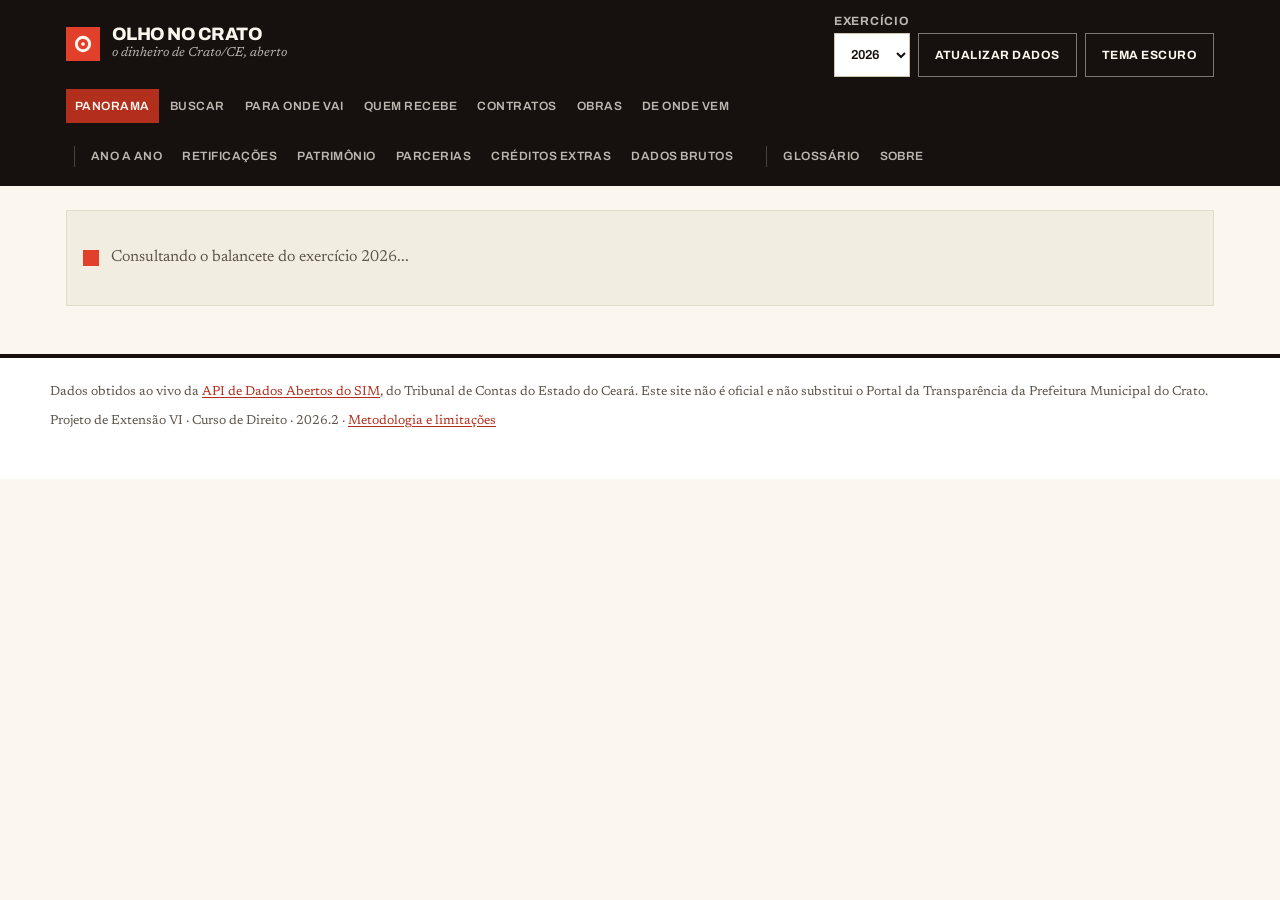
==== index.html @ dcd053d6 "Menu recolhido no celular: o cabeçalho tomava dois terços da tela Com quinze seções empilhadas, o ca" ====
<!doctype html>
<html lang="pt-BR">
<head>
  <meta charset="utf-8">
  <meta name="viewport" content="width=device-width, initial-scale=1">
  <title>Olho no Crato</title>
  <meta name="description" content="Consulta cidadã aos gastos públicos do município de Crato/CE, com dados oficiais da API de Dados Abertos do TCE-CE.">
  <meta name="theme-color" content="#16110E">
  <link rel="canonical" href="https://olhonocrato.site/">

  <!-- O que aparece quando alguém cola o link no WhatsApp, no Instagram ou no
       Twitter. Sem isto o link vai cru, e um site de divulgação que não se
       apresenta ao ser compartilhado perde a maior parte de quem o receberia.
       A imagem precisa de URL absoluta: o WhatsApp não resolve caminho relativo. -->
  <meta property="og:type" content="website">
  <meta property="og:site_name" content="Olho no Crato">
  <meta property="og:locale" content="pt_BR">
  <meta property="og:url" content="https://olhonocrato.site/">
  <meta property="og:title" content="Olho no Crato: para onde vai o dinheiro do Crato">
  <meta property="og:description" content="Orçamento, empenhos, contratos, obras e quem recebe. Dados oficiais do TCE-CE, explicados em português.">
  <meta property="og:image" content="https://olhonocrato.site/compartilhar.png">
  <meta property="og:image:width" content="1200">
  <meta property="og:image:height" content="630">
  <meta property="og:image:alt" content="Olho no Crato: R$ 762 milhões empenhados em 2025, 10.338 notas de empenho, 1.126 pessoas e empresas.">
  <meta name="twitter:card" content="summary_large_image">
  <meta name="twitter:title" content="Olho no Crato: para onde vai o dinheiro do Crato">
  <meta name="twitter:description" content="Orçamento, empenhos, contratos, obras e quem recebe. Dados oficiais do TCE-CE, explicados em português.">
  <meta name="twitter:image" content="https://olhonocrato.site/compartilhar.png">

  <link rel="preconnect" href="https://fonts.googleapis.com">
  <link rel="preconnect" href="https://fonts.gstatic.com" crossorigin>
  <link href="https://fonts.googleapis.com/css2?family=Archivo:wght@400;500;600;700;800&family=Newsreader:ital,opsz,wght@0,6..72,400;0,6..72,500;0,6..72,600;1,6..72,400&family=IBM+Plex+Mono:wght@400;500;600&display=swap" rel="stylesheet">

  <!-- o símbolo da marca é o mesmo do cabeçalho: quadrado vermelhão com olho vazado -->
  <link rel="icon" href="data:image/svg+xml,%3Csvg xmlns='http://www.w3.org/2000/svg' viewBox='0 0 46 46'%3E%3Crect width='46' height='46' fill='%23E2402A'/%3E%3Ccircle cx='23' cy='23' r='9' fill='none' stroke='%23FBF7EE' stroke-width='4'/%3E%3Ccircle cx='23' cy='23' r='2.5' fill='%23FBF7EE'/%3E%3C/svg%3E">

  <link rel="stylesheet" href="css/estilo.css">

  <script>
    // Aplica o tema antes de pintar a primeira tela, para não piscar claro
    // antes de virar escuro. Sem escolha guardada, vale a preferência do sistema.
    try {
      var guardado = localStorage.getItem('olho-no-crato:tema');
      if (guardado === 'claro' || guardado === 'escuro') {
        document.documentElement.setAttribute('data-tema', guardado);
      }
    } catch (e) { /* navegador sem armazenamento local */ }
  </script>
</head>
<body>
  <a class="pular" href="#app">Pular para o conteúdo</a>

  <header class="cabecalho">
    <div class="cabecalho-topo">
      <div class="marca">
        <svg class="marca-simbolo" viewBox="0 0 46 46" role="img" aria-label="Olho no Crato">
          <rect width="46" height="46" fill="#E2402A"/>
          <circle cx="23" cy="23" r="9" fill="none" stroke="#FBF7EE" stroke-width="4"/>
          <circle cx="23" cy="23" r="2.5" fill="#FBF7EE"/>
        </svg>
        <div>
          <strong>Olho no Crato</strong>
          <span class="marca-linha">o dinheiro de <span id="nome-municipio">Crato/CE</span>, aberto</span>
        </div>
      </div>
      <div class="controles" id="area-ano"></div>
      <!-- só aparece no celular: com quinze seções abertas, o menu tomava dois
           terços da tela e o cabeçalho grudento cobria o que se estava lendo -->
      <button class="menu-botao" id="menu-botao" type="button"
              aria-expanded="false" aria-controls="navegacao">Seções</button>
    </div>
    <nav class="navegacao" id="navegacao" aria-label="Seções do site"></nav>
  </header>

  <main id="app" tabindex="-1"></main>

  <footer class="rodape">
    <p>
      Dados obtidos ao vivo da
      <a href="https://api-dados-abertos.tce.ce.gov.br/sim/" target="_blank" rel="noopener">API de Dados Abertos do SIM</a>,
      do Tribunal de Contas do Estado do Ceará. Este site não é oficial e não substitui
      o Portal da Transparência da Prefeitura Municipal do Crato.
    </p>
    <p>
      Projeto de Extensão VI · Curso de Direito · 2026.2 ·
      <a href="#/sobre">Metodologia e limitações</a>
    </p>
  </footer>

  <script type="module" src="js/app.js"></script>
  <noscript>
    <p class="aviso aviso-erro">Este site precisa de JavaScript para consultar a API do TCE-CE.</p>
  </noscript>
</body>
</html>
---- css/estilo.css ----
/* Olho no Crato — direção 1b "Olho Aberto".
   Cordel e xilogravura: caixa alta condensada, cantos retos, sem sombra
   difusa, sem gradiente. Archivo carrega marca, títulos, rótulos e todo
   número; Newsreader carrega texto corrido e explicação. A divisão é rígida:
   número nunca em serif, parágrafo explicativo nunca em sans.

   Tokens conforme handoff design_handoff_identidade_1b/tokens-1b.css. */

:root {
  color-scheme: light;

  /* Marca */
  --oc-vermelhao:       #E2402A;
  --oc-vermelhao-fundo: #FBE7E2;
  --oc-vermelhao-forte: #B22F1D;
  --oc-carvao:          #16110E;
  --oc-azul:            #1D4F91;
  --oc-azul-fundo:      #E4EBF5;
  --oc-milho:           #F0D14E;
  --oc-creme:           #FBF7EE;

  /* Superfícies e texto */
  --cor-fundo:         #FBF7EE;
  --cor-superficie:    #FFFFFF;
  --cor-superficie-2:  #F2EDE1;
  --cor-borda:         #E4DCCB;
  --cor-borda-forte:   #CFC4AE;
  --cor-texto:         #16110E;
  --cor-texto-suave:   #5E564C;
  --cor-texto-fraco:   #8B8275;
  --cor-acao:          #E2402A;   /* grafico: bordas, preenchimentos, marca */
  --cor-acao-hover:    #B22F1D;
  --cor-foco:          #1D4F91;

  /* O vermelhao #E2402A sobre creme da 3,93:1, e creme sobre ele da o mesmo.
     Como o handoff exige 4,5:1 para todo texto de conteudo, texto miudo usa a
     variante forte: 5,92:1 sobre creme e 6,33:1 sobre branco. O vermelhao vivo
     continua nos elementos graficos e nos numeros grandes, que contam como
     texto grande e passam com 3:1. */
  --cor-link:          #B22F1D;
  --cor-link-hover:    #8E3520;
  --cor-acao-solida:       #B22F1D;
  --cor-acao-solida-hover: #8E3520;
  --cor-acao-solida-texto: #FBF7EE;

  /* Etapas da despesa. Nunca reatribuir: a mesma cor significa a mesma etapa
     em todo o sistema, do cartão ao gráfico. */
  --etapa-previsto:    #CFC4AE;
  --etapa-empenhado:   #F0D14E;
  --etapa-liquidado:   #1D4F91;
  --etapa-pago:        #E2402A;
  --etapa-receita:     #1D4F91;

  /* Estados */
  --cor-ok:            #2E6B44;
  --cor-atencao:       #B87A0A;
  --cor-erro:          #B22F1D;

  /* Série categórica dos gráficos, ordem fixa */
  --serie-1: #E2402A;
  --serie-2: #1D4F91;
  --serie-3: #F0D14E;
  --serie-4: #2E6B44;
  --serie-5: #8C4A9C;
  --serie-6: #4EA0B5;
  --serie-7: #B87A0A;
  --serie-8: #7A6E60;

  /* Tipografia */
  --fonte-titulo: Archivo, 'Helvetica Neue', Arial, sans-serif;
  --fonte-texto:  Newsreader, Georgia, 'Times New Roman', serif;
  --fonte-dados:  Archivo, 'Helvetica Neue', Arial, sans-serif;
  --fonte-mono:   'IBM Plex Mono', ui-monospace, Consolas, monospace;

  --txt-xs: 12px;  --txt-sm: 13px;  --txt-base: 16px; --txt-md: 18px;
  --txt-lg: 22px;  --txt-xl: 28px;  --txt-2xl: 36px;  --txt-3xl: 48px;

  --esp-1: 4px;  --esp-2: 8px;  --esp-3: 12px; --esp-4: 16px;
  --esp-5: 20px; --esp-6: 24px; --esp-8: 32px; --esp-10: 40px; --esp-12: 48px;

  /* 1b é de cantos retos, propositalmente */
  --raio-0: 0;
  --raio-1: 2px;
  --raio-pilula: 999px;

  --sombra-1: 0 1px 0 rgba(22, 17, 14, .06);
  --sombra-2: 0 2px 8px rgba(22, 17, 14, .10);

  --largura: 1180px;
}

/* Escuro segue a preferência do sistema na primeira visita e a escolha
   explícita depois, guardada em data-tema. */
@media (prefers-color-scheme: dark) {
  :root:not([data-tema="claro"]) {
    color-scheme: dark;
    --cor-fundo:        #14100D;
    --cor-superficie:   #1D1815;
    --cor-superficie-2: #262019;
    --cor-borda:        #362E27;
    --cor-borda-forte:  #4C4239;
    --cor-texto:        #F5EFE4;
    --cor-texto-suave:  #BDB2A3;
    --cor-texto-fraco:  #8B8275;
    --cor-acao:         #FF6A52;
    --cor-acao-hover:   #FF8C78;
    --cor-foco:         #7FB2F0;
    /* no escuro a acao clareia, entao o texto sobre ela precisa escurecer:
       carvao sobre #FF6A52 da 6,70:1, creme daria 2,47:1 */
    --cor-link:              #FF6A52;
    --cor-link-hover:        #FF8C78;
    --cor-acao-solida:       #FF6A52;
    --cor-acao-solida-hover: #FF8C78;
    --cor-acao-solida-texto: #14100D;

    --etapa-previsto:   #4C4239;
    --etapa-empenhado:  #F0D14E;
    --etapa-liquidado:  #6FA4E8;
    --etapa-pago:       #FF6A52;
    --etapa-receita:    #6FA4E8;

    --cor-ok:      #6BBE8B;
    --cor-atencao: #E8B84B;
    --cor-erro:    #FF7D69;

    --serie-1: #FF6A52;
    --serie-2: #6FA4E8;
    --serie-3: #F0D14E;
    --serie-4: #6BBE8B;
    --serie-5: #C08FD0;
    --serie-6: #6FCADD;
    --serie-7: #E8B84B;
    --serie-8: #A79A8B;

    --sombra-1: 0 1px 0 rgba(0, 0, 0, .5);
    --sombra-2: 0 2px 8px rgba(0, 0, 0, .55);
  }
}

:root[data-tema="escuro"] {
  color-scheme: dark;
  --cor-fundo:        #14100D;
  --cor-superficie:   #1D1815;
  --cor-superficie-2: #262019;
  --cor-borda:        #362E27;
  --cor-borda-forte:  #4C4239;
  --cor-texto:        #F5EFE4;
  --cor-texto-suave:  #BDB2A3;
  --cor-texto-fraco:  #8B8275;
  --cor-acao:         #FF6A52;
  --cor-acao-hover:   #FF8C78;
  --cor-foco:         #7FB2F0;
  --cor-link:              #FF6A52;
  --cor-link-hover:        #FF8C78;
  --cor-acao-solida:       #FF6A52;
  --cor-acao-solida-hover: #FF8C78;
  --cor-acao-solida-texto: #14100D;

  --etapa-previsto:   #4C4239;
  --etapa-empenhado:  #F0D14E;
  --etapa-liquidado:  #6FA4E8;
  --etapa-pago:       #FF6A52;
  --etapa-receita:    #6FA4E8;

  --cor-ok:      #6BBE8B;
  --cor-atencao: #E8B84B;
  --cor-erro:    #FF7D69;

  --serie-1: #FF6A52;
  --serie-2: #6FA4E8;
  --serie-3: #F0D14E;
  --serie-4: #6BBE8B;
  --serie-5: #C08FD0;
  --serie-6: #6FCADD;
  --serie-7: #E8B84B;
  --serie-8: #A79A8B;

  --sombra-1: 0 1px 0 rgba(0, 0, 0, .5);
  --sombra-2: 0 2px 8px rgba(0, 0, 0, .55);
}

* { box-sizing: border-box; }

body {
  margin: 0;
  background: var(--cor-fundo);
  color: var(--cor-texto);
  font-family: var(--fonte-texto);
  font-size: var(--txt-base);
  line-height: 1.55;
  -webkit-text-size-adjust: 100%;
}

/* Papéis tipográficos. Título e rótulo em Archivo caixa alta; corpo em
   Newsreader. */
h1, h2, h3 {
  font-family: var(--fonte-titulo);
  font-weight: 800;
  text-transform: uppercase;
  margin: 0 0 var(--esp-2);
}
h1 { font-size: var(--txt-2xl); line-height: 1.02; letter-spacing: -.035em; }
h2 { font-size: var(--txt-lg); line-height: 1.1;  letter-spacing: -.025em; }
h3 { font-size: var(--txt-base); line-height: 1.15; letter-spacing: -.02em; }

p { margin: 0 0 var(--esp-2); }

a { color: var(--cor-link); text-underline-offset: 2px; transition: color 120ms ease-out; }
a:hover { color: var(--cor-link-hover); }

:where(a, button, [tabindex], input, select):focus-visible {
  outline: 3px solid var(--cor-foco);
  outline-offset: 2px;
}

.pular {
  position: absolute;
  left: -999px;
  top: 0;
  background: var(--cor-superficie);
  padding: var(--esp-2) var(--esp-4);
  z-index: 20;
  font-family: var(--fonte-titulo);
  font-weight: 600;
}
.pular:focus { left: var(--esp-2); top: var(--esp-2); }

/* ---------- cabeçalho: barra escura, marca à esquerda ---------- */

.cabecalho {
  position: sticky;
  top: 0;
  z-index: 10;
  background: var(--oc-carvao);
  color: var(--oc-creme);
}

.cabecalho-topo {
  max-width: var(--largura);
  margin: 0 auto;
  padding: var(--esp-3) var(--esp-4);
  display: flex;
  align-items: center;
  justify-content: space-between;
  gap: var(--esp-4);
  flex-wrap: wrap;
}

.marca { display: flex; align-items: center; gap: var(--esp-3); }
.marca-simbolo { display: block; width: 34px; height: 34px; flex: none; }
.marca strong {
  display: block;
  font-family: var(--fonte-titulo);
  font-size: var(--txt-md);
  font-weight: 800;
  letter-spacing: -.03em;
  text-transform: uppercase;
  color: var(--oc-creme);
  line-height: 1;
}
.marca-linha {
  display: block;
  font-family: var(--fonte-texto);
  font-style: italic;
  font-size: var(--txt-sm);
  color: rgba(251, 247, 238, .72);
}

.controles { display: flex; align-items: flex-end; gap: var(--esp-2); flex-wrap: wrap; }

.campo {
  display: flex;
  flex-direction: column;
  gap: 2px;
  font-family: var(--fonte-titulo);
  font-size: var(--txt-xs);
  color: var(--cor-texto-suave);
}
.campo > span { font-weight: 700; text-transform: uppercase; letter-spacing: .06em; }
.cabecalho .campo > span { color: rgba(251, 247, 238, .72); }

.seletor, .campo-busca, .campo-texto,
select, input[type="date"], input[type="search"], input[type="text"] {
  font-family: var(--fonte-titulo);
  font-size: var(--txt-sm);
  font-weight: 600;
  color: var(--cor-texto);
  background: var(--cor-superficie);
  border: 1px solid var(--cor-borda-forte);
  border-radius: var(--raio-0);
  padding: var(--esp-2) var(--esp-3);
  min-height: 44px;
}

.navegacao {
  max-width: var(--largura);
  margin: 0 auto;
  padding: 0 var(--esp-4) var(--esp-3);
  display: flex;
  gap: var(--esp-4);
  flex-wrap: wrap;
  overflow-x: auto;
}

/* O botão do menu só existe no celular; no computador as quinze seções cabem
   em duas linhas e ficam sempre à vista. */
.menu-botao {
  display: none;
  font-family: var(--fonte-titulo);
  font-size: var(--txt-xs);
  font-weight: 700;
  text-transform: uppercase;
  letter-spacing: .06em;
  min-height: 44px;
  padding: 0 var(--esp-4);
  color: var(--oc-creme);
  background: transparent;
  border: 1px solid rgba(251, 247, 238, .38);
  border-radius: var(--raio-0);
  cursor: pointer;
}
.menu-botao::before { content: "1"; margin-right: var(--esp-2); font-size: 17px; }
.menu-botao[aria-expanded="true"]::before { content: " D7"; }
.menu-botao:hover { background: rgba(251, 247, 238, .12); }

.nav-grupo { display: flex; gap: 2px; flex-wrap: wrap; }
.nav-mais, .nav-apoio { position: relative; padding-left: var(--esp-4); }
.nav-mais::before, .nav-apoio::before {
  content: "";
  position: absolute;
  left: var(--esp-2); top: 20%; bottom: 20%;
  border-left: 1px solid rgba(251, 247, 238, .22);
}

.navegacao a {
  font-family: var(--fonte-titulo);
  font-size: var(--txt-xs);
  font-weight: 600;
  text-transform: uppercase;
  letter-spacing: .04em;
  padding: var(--esp-2) 9px;
  color: rgba(251, 247, 238, .72);
  text-decoration: none;
  white-space: nowrap;
  transition: background 120ms ease-out, color 120ms ease-out;
}
.navegacao a:hover { color: var(--oc-creme); background: rgba(251, 247, 238, .12); }
.navegacao a.ativo { background: var(--cor-acao-solida); color: var(--cor-acao-solida-texto); }

/* ---------- estrutura ---------- */

main {
  max-width: var(--largura);
  margin: 0 auto;
  padding: var(--esp-6) var(--esp-4) var(--esp-12);
}

.topo-pagina { margin-bottom: var(--esp-6); }
.topo-pagina h1 { margin-bottom: var(--esp-2); }
/* A linha de apoio abaixo do título é uma ou duas frases, não texto corrido:
   os 44ch da medida de leitura a quebravam no meio, e "ainda não / foram
   enviados ao TCE" lia-se como frase interrompida. Em 62ch as frases curtas
   cabem inteiras, que é o que se espera de uma legenda. */
.linha-fina {
  font-family: var(--fonte-texto);
  font-size: var(--txt-md);
  line-height: 1.55;
  max-width: 62ch;
  color: var(--cor-texto-suave);
  margin: 0;
}
.etiqueta-loa {
  margin-top: var(--esp-2);
  font-family: var(--fonte-mono);
  font-size: var(--txt-sm);
  color: var(--cor-texto-suave);
  background: var(--cor-superficie-2);
  padding: var(--esp-1) var(--esp-2);
  display: inline-block;
}

.secao {
  background: var(--cor-superficie);
  border: 1px solid var(--cor-borda);
  padding: var(--esp-5) var(--esp-5) var(--esp-6);
  margin: var(--esp-6) 0;
  box-shadow: var(--sombra-1);
}

.secao-cabecalho {
  display: flex;
  align-items: flex-start;
  justify-content: space-between;
  gap: var(--esp-4);
  flex-wrap: wrap;
  margin-bottom: var(--esp-4);
}
.secao-descricao {
  font-family: var(--fonte-texto);
  font-size: var(--txt-sm);
  line-height: 1.6;
  color: var(--cor-texto-suave);
  margin: 0;
  max-width: 60ch;
}
.secao-acoes { display: flex; gap: var(--esp-2); flex-wrap: wrap; }

.sub-titulo { margin-top: var(--esp-6); }

.nota {
  font-family: var(--fonte-texto);
  font-size: var(--txt-sm);
  line-height: 1.6;
  color: var(--cor-texto-suave);
  margin-top: var(--esp-4);
  max-width: 60ch;
}

/* ---------- cartões de indicador ---------- */

.grade-cartoes {
  display: grid;
  grid-template-columns: repeat(auto-fit, minmax(210px, 1fr));
  gap: var(--esp-3);
  margin: var(--esp-4) 0;
}

.cartao {
  background: var(--cor-superficie);
  border: 1px solid var(--cor-borda);
  border-top: 4px solid var(--etapa-previsto);
  padding: var(--esp-3);
  display: flex;
  flex-direction: column;
  gap: 2px;
}
.cartao-previsto   { border-top-color: var(--etapa-previsto); }
.cartao-empenhado  { border-top-color: var(--etapa-empenhado); }
.cartao-liquidado  { border-top-color: var(--etapa-liquidado); }
.cartao-pago       { border-top-color: var(--etapa-pago); }
.cartao-receita    { border-top-color: var(--etapa-receita); }
.cartao-alerta     { border-top-color: var(--cor-erro); }
.cartao-neutro     { border-top-color: var(--cor-borda-forte); }

.cartao-titulo {
  font-family: var(--fonte-titulo);
  font-size: 11px;
  font-weight: 700;
  letter-spacing: .06em;
  text-transform: uppercase;
  color: var(--cor-texto-suave);
  display: flex;
  align-items: center;
  gap: var(--esp-1);
}
.cartao-valor {
  font-family: var(--fonte-dados);
  font-size: var(--txt-lg);
  font-weight: 800;
  letter-spacing: -.03em;
  font-variant-numeric: tabular-nums;
  color: var(--cor-texto);
}
/* o valor pago é o dinheiro que saiu de fato: destaque em vermelhão */
.cartao-pago .cartao-valor { color: var(--cor-acao); }
.cartao-detalhe {
  font-family: var(--fonte-texto);
  font-size: var(--txt-sm);
  color: var(--cor-texto-suave);
}

.ajuda {
  display: inline-flex;
  align-items: center;
  justify-content: center;
  width: 15px; height: 15px;
  background: var(--cor-superficie-2);
  border: 1px solid var(--cor-borda-forte);
  color: var(--cor-texto-suave);
  font-family: var(--fonte-titulo);
  font-size: 10px;
  font-weight: 700;
  cursor: help;
}

/* ---------- avisos e estados ---------- */

.aviso {
  display: flex;
  gap: var(--esp-3);
  align-items: flex-start;
  padding: var(--esp-3) var(--esp-4);
  border: 1px solid var(--cor-borda);
  border-top: 4px solid var(--cor-borda-forte);
  background: var(--cor-superficie);
  margin: var(--esp-4) 0;
  font-family: var(--fonte-texto);
  line-height: 1.6;
}
.aviso p { margin: 0; }
.aviso p + * { margin-top: var(--esp-2); }
.aviso-icone {
  flex: none;
  width: 20px; height: 20px;
  display: grid;
  place-items: center;
  font-family: var(--fonte-titulo);
  font-weight: 800;
  font-size: 12px;
  background: var(--cor-texto-suave);
  color: var(--cor-superficie);
}
.aviso-info { border-top-color: var(--oc-azul); background: var(--oc-azul-fundo); }
.aviso-info .aviso-icone { background: var(--oc-azul); color: #FFFFFF; }
.aviso-alerta { border-top-color: var(--cor-atencao); }
.aviso-alerta .aviso-icone { background: var(--cor-atencao); color: var(--oc-carvao); }
.aviso-erro { border-top-color: var(--cor-erro); }
.aviso-erro .aviso-icone { background: var(--cor-erro); color: #FFFFFF; }

/* Carregando é um bloco na altura final do conteúdo: sem giro, sem brilho,
   sem salto de layout quando o dado chega. */
.carregando {
  display: flex;
  align-items: center;
  gap: var(--esp-3);
  color: var(--cor-texto-suave);
  font-family: var(--fonte-texto);
  background: var(--cor-superficie-2);
  border: 1px solid var(--cor-borda);
  padding: var(--esp-5) var(--esp-4);
  min-height: 96px;
}
.carregando p { margin: 0; }
.girando {
  width: var(--esp-4);
  height: var(--esp-4);
  flex: none;
  background: var(--cor-acao);
}

.vazio {
  padding: var(--esp-8) var(--esp-4);
  color: var(--cor-texto-suave);
  border: 1px solid var(--cor-borda);
  border-top: 4px solid var(--cor-borda-forte);
  background: var(--cor-superficie-2);
}
.vazio h3 { color: var(--cor-texto); }
.vazio p {
  font-family: var(--fonte-texto);
  font-size: var(--txt-md);
  line-height: 1.55;
  max-width: 44ch;
  margin: 0;
}

.progresso { margin: var(--esp-4) 0; }
.progresso-trilho {
  height: 12px;
  background: var(--cor-superficie-2);
  border: 1px solid var(--cor-borda);
  overflow: hidden;
}
.progresso-preenche {
  height: 100%;
  width: 0;
  background: var(--cor-acao);
  transition: width 120ms ease-out;
}
.progresso-legenda {
  font-family: var(--fonte-texto);
  font-size: var(--txt-sm);
  color: var(--cor-texto-suave);
  margin: var(--esp-2) 0 0;
}

.carimbo {
  font-family: var(--fonte-mono);
  font-size: var(--txt-xs);
  color: var(--cor-texto-suave);
  margin-top: var(--esp-6);
  padding-top: var(--esp-3);
  border-top: 1px solid var(--cor-borda);
}
.carimbo-alerta { color: var(--cor-erro); font-weight: 600; }
.carimbo-endpoints { font-family: var(--fonte-mono); }

/* ---------- botões ---------- */

.botao {
  font-family: var(--fonte-titulo);
  font-weight: 700;
  font-size: var(--txt-xs);
  letter-spacing: .04em;
  text-transform: uppercase;
  border: 1px solid var(--cor-acao-solida);
  background: var(--cor-acao-solida);
  color: var(--cor-acao-solida-texto);
  border-radius: var(--raio-0);
  padding: var(--esp-2) var(--esp-4);
  cursor: pointer;
  min-height: 44px;
  transition: background 120ms ease-out, border-color 120ms ease-out, color 120ms ease-out;
}
.botao:hover { background: var(--cor-acao-solida-hover); border-color: var(--cor-acao-solida-hover); }
.botao[disabled] { opacity: .5; cursor: not-allowed; }
.botao-secundario {
  background: var(--cor-superficie);
  color: var(--cor-texto);
  border-color: var(--cor-borda-forte);
}
.botao-secundario:hover { background: var(--cor-superficie-2); color: var(--cor-texto); }
.cabecalho .botao-secundario {
  background: transparent;
  color: var(--oc-creme);
  border-color: rgba(251, 247, 238, .45);
}
.cabecalho .botao-secundario:hover { background: rgba(251, 247, 238, .14); color: var(--oc-creme); }

.botao-icone {
  background: none;
  border: none;
  color: var(--cor-texto-suave);
  font-family: var(--fonte-titulo);
  font-size: var(--txt-lg);
  line-height: 1;
  cursor: pointer;
  padding: var(--esp-1) var(--esp-2);
  min-height: 44px;
}

/* ---------- barras e ranking ---------- */

/* Pictogramas das funções de governo: monocromáticos, herdando a cor do texto,
   traço reto sem ponta arredondada. São apoio à leitura, e o nome da função
   continua escrito ao lado em todos os lugares. */
.pictograma {
  width: 20px;
  height: 20px;
  flex: none;
  fill: none;
  stroke: currentColor;
  stroke-width: 2;
  stroke-linecap: square;
  stroke-linejoin: miter;
  color: var(--cor-texto-suave);
}
.pictograma .cheio { fill: currentColor; stroke: none; }
.legenda .pictograma { width: 16px; height: 16px; }

.barra {
  height: 10px;
  background: var(--cor-superficie-2);
  overflow: hidden;
}
/* No ranking a hierarquia é o comprimento, não a cor: preenchimento sólido.
   A barra cresce da esquerda ao aparecer, o que ajuda a comparar os tamanhos.
   Quem pediu movimento reduzido no sistema recebe o valor final direto, pela
   regra de prefers-reduced-motion no fim do arquivo. */
.barra-preenche {
  height: 100%;
  background: var(--cor-texto);
  transform-origin: left center;
  animation: crescer 420ms ease-out;
}

@keyframes crescer { from { transform: scaleX(0); } }

.ranking { list-style: none; margin: 0; padding: 0; display: grid; gap: var(--esp-3); }
.ranking-item {
  padding: var(--esp-2) 0 var(--esp-3);
  border-bottom: 1px solid var(--cor-borda);
}
.ranking-item.clicavel { cursor: pointer; }
.ranking-item.clicavel:hover { background: var(--cor-superficie-2); }
.ranking-topo {
  display: flex;
  justify-content: space-between;
  gap: var(--esp-4);
  align-items: baseline;
  margin-bottom: var(--esp-2);
}
.ranking-rotulo {
  display: flex;
  align-items: center;
  gap: var(--esp-2);
  min-width: 0;
}
.ranking-nome {
  font-family: var(--fonte-titulo);
  font-weight: 600;
  font-size: var(--txt-sm);
  overflow: hidden;
  text-overflow: ellipsis;
  white-space: nowrap;
}
.ranking-valor {
  flex: none;
  font-family: var(--fonte-dados);
  font-weight: 800;
  letter-spacing: -.02em;
  font-variant-numeric: tabular-nums;
}
.ranking-rodape {
  display: flex;
  justify-content: space-between;
  gap: var(--esp-4);
  font-family: var(--fonte-texto);
  font-size: var(--txt-sm);
  color: var(--cor-texto-suave);
  margin-top: var(--esp-1);
}

/* Uma cor por etapa: empenhado, liquidado, pago, sempre nessa ordem. */
.execucao { display: grid; gap: var(--esp-4); }
.execucao-rotulo {
  display: flex;
  justify-content: space-between;
  gap: var(--esp-4);
  font-family: var(--fonte-titulo);
  font-size: var(--txt-sm);
  font-weight: 600;
  margin-bottom: var(--esp-1);
}
.execucao-valor {
  font-family: var(--fonte-dados);
  font-variant-numeric: tabular-nums;
  font-weight: 800;
  letter-spacing: -.02em;
}
.execucao .barra { height: 12px; }
.execucao-pct {
  font-family: var(--fonte-texto);
  font-size: var(--txt-sm);
  color: var(--cor-texto-suave);
}

/* ---------- gráficos ---------- */

.grafico { margin: var(--esp-3) 0; }
.grafico-rosca {
  display: grid;
  grid-template-columns: minmax(180px, 260px) 1fr;
  gap: var(--esp-6);
  align-items: center;
}
.rosca-caixa { position: relative; }
.rosca { width: 100%; height: auto; }
.rosca-trilho { stroke: var(--cor-superficie-2); }
.rosca-fatia { transition: opacity 120ms ease-out; }
.rosca-fatia:hover { opacity: .78; }
.rosca-centro {
  position: absolute;
  inset: 0;
  display: grid;
  place-content: center;
  text-align: center;
  pointer-events: none;
}
.rosca-centro strong {
  font-family: var(--fonte-dados);
  font-size: var(--txt-base);
  font-weight: 800;
  letter-spacing: -.03em;
  font-variant-numeric: tabular-nums;
  display: block;
}
.rosca-centro span {
  font-family: var(--fonte-titulo);
  font-size: 11px;
  font-weight: 700;
  letter-spacing: .06em;
  text-transform: uppercase;
  color: var(--cor-texto-suave);
}

.legenda {
  list-style: none;
  margin: 0;
  padding: 0;
  display: grid;
  gap: var(--esp-2);
  font-family: var(--fonte-texto);
  font-size: var(--txt-sm);
}
.legenda li { display: flex; align-items: center; gap: var(--esp-2); }
.legenda-cor { width: 9px; height: 9px; flex: none; }
.legenda-rotulo { flex: 1; overflow: hidden; text-overflow: ellipsis; white-space: nowrap; }
.legenda-valor {
  color: var(--cor-texto-suave);
  font-family: var(--fonte-dados);
  font-variant-numeric: tabular-nums;
  white-space: nowrap;
}
.legenda-linha { grid-auto-flow: column; justify-content: start; gap: var(--esp-4); margin-top: var(--esp-2); }

.grafico-rolagem { overflow-x: auto; }
.linhas, .colunas { width: 100%; min-width: 520px; height: auto; }
.grade { stroke: var(--cor-borda); stroke-width: 1; }
.eixo-rotulo {
  fill: var(--cor-texto-suave);
  font-family: var(--fonte-titulo);
  font-size: 11px;
  font-weight: 600;
}
.sem-grafico { color: var(--cor-texto-suave); font-style: italic; }

/* ---------- tabela ---------- */

.tabela-caixa { margin-top: var(--esp-3); }
.tabela-ferramentas {
  display: flex;
  gap: var(--esp-2);
  flex-wrap: wrap;
  align-items: center;
  margin-bottom: var(--esp-3);
}
.campo-busca { flex: 1; min-width: 200px; font-family: var(--fonte-texto); font-weight: 400; }
.tabela-info {
  font-family: var(--fonte-texto);
  font-size: var(--txt-sm);
  color: var(--cor-texto-suave);
  margin: var(--esp-1) 0 var(--esp-2);
}

.tabela-rolagem {
  overflow-x: auto;
  border: 1px solid var(--cor-borda);
  /* vira contêiner de consulta para que o detalhe da linha saiba a largura da
     área visível, e não a da tabela inteira */
  container-type: inline-size;
}
.tabela { width: 100%; border-collapse: collapse; font-size: var(--txt-sm); }
.tabela th, .tabela td {
  padding: var(--esp-2) var(--esp-3);
  border-bottom: 1px solid var(--cor-borda);
  text-align: left;
  vertical-align: top;
}
.tabela td {
  font-family: var(--fonte-texto);
  line-height: 1.45;
}
.tabela thead th {
  position: sticky;
  top: 0;
  background: var(--cor-superficie-2);
  white-space: nowrap;
  z-index: 1;
}
/* Número nunca em serif. */
.tabela td.dinheiro, .tabela th.dinheiro,
.tabela td.numero, .tabela th.numero {
  text-align: right;
  font-family: var(--fonte-dados);
  font-variant-numeric: tabular-nums;
  white-space: nowrap;
}
.tabela tbody tr:hover { background: var(--cor-superficie-2); }
.tabela tbody tr.clicavel { cursor: pointer; }

/* Linha aberta: o detalhe entra logo abaixo, não por cima. A marca à esquerda
   liga visualmente o detalhe à linha que o abriu. */
.tabela tbody tr.expandida > td { background: var(--cor-superficie-2); font-weight: 600; }
.tabela tbody tr.linha-detalhe:hover { background: none; }
.tabela tbody tr.linha-detalhe > td {
  padding: 0;
  background: var(--cor-superficie-2);
}
/* A célula do detalhe herda a largura da tabela, que num celular é bem maior
   que a tela. Sem isto, o texto do detalhe só apareceria para quem rolasse de
   lado, justamente o texto que a pessoa abriu a linha para ler. 100cqi é a
   largura visível da caixa de rolagem; sticky prende a caixa à borda esquerda
   enquanto a tabela corre por baixo. É a mesma correção feita nas barras: nada
   de largura calculada em JavaScript, que não roda com a aba em segundo plano. */
.linha-detalhe-caixa {
  position: sticky;
  left: 0;
  width: 100cqi;
  box-sizing: border-box;
  padding: var(--esp-4) var(--esp-4) var(--esp-5);
  border-left: 3px solid var(--cor-acao);
}
.linha-detalhe-caixa h4 {
  font-family: var(--fonte-titulo);
  font-size: var(--txt-xs);
  font-weight: 700;
  letter-spacing: .08em;
  text-transform: uppercase;
  color: var(--cor-texto-suave);
  margin: var(--esp-5) 0 var(--esp-2);
}
.linha-detalhe-caixa > h4:first-child { margin-top: 0; }
.linha-detalhe-caixa .nota { margin-top: var(--esp-4); }

/* O objeto do empenho é o texto em que a prefeitura diz o que contratou.
   É o que a pessoa veio ler, então ganha corpo de leitura e não de tabela. */
.objeto-empenho {
  font-family: var(--fonte-texto);
  font-size: var(--txt-base);
  line-height: 1.6;
  max-width: 68ch;
  margin: 0;
}
.ordenar {
  font-family: var(--fonte-titulo);
  font-size: 11px;
  font-weight: 700;
  letter-spacing: .06em;
  text-transform: uppercase;
  background: none;
  border: none;
  padding: 0;
  color: var(--cor-texto);
  cursor: pointer;
  text-align: inherit;
}
.tabela th.dinheiro .ordenar, .tabela th.numero .ordenar { width: 100%; text-align: right; }

.paginacao {
  display: flex;
  gap: var(--esp-3);
  align-items: center;
  justify-content: center;
  margin-top: var(--esp-4);
}
.botao-pagina {
  font-family: var(--fonte-titulo);
  font-size: var(--txt-xs);
  font-weight: 600;
  text-transform: uppercase;
  letter-spacing: .04em;
  background: var(--cor-superficie);
  border: 1px solid var(--cor-borda-forte);
  padding: var(--esp-2) var(--esp-3);
  cursor: pointer;
  color: var(--cor-texto);
  min-height: 44px;
  transition: background 120ms ease-out;
}
.botao-pagina:hover:not([disabled]) { background: var(--cor-superficie-2); }
.botao-pagina[disabled] { opacity: .45; cursor: not-allowed; }
.pagina-atual {
  font-family: var(--fonte-texto);
  font-size: var(--txt-sm);
  color: var(--cor-texto-suave);
}

/* ---------- abas ---------- */

.abas {
  display: flex;
  gap: 0;
  border-bottom: 1px solid var(--cor-borda);
  margin-bottom: var(--esp-4);
  overflow-x: auto;
}
.aba {
  font-family: var(--fonte-titulo);
  font-size: var(--txt-xs);
  font-weight: 600;
  letter-spacing: .04em;
  text-transform: uppercase;
  background: none;
  border: none;
  border-bottom: 3px solid transparent;
  padding: var(--esp-3) var(--esp-4);
  color: var(--cor-texto-suave);
  cursor: pointer;
  white-space: nowrap;
  min-height: 44px;
  transition: color 120ms ease-out, background 120ms ease-out;
}
.aba:hover { color: var(--cor-texto); background: var(--cor-superficie-2); }
.aba.ativa { color: var(--cor-texto); border-bottom-color: var(--cor-acao); font-weight: 700; }

/* ---------- listas de detalhe e gaveta ---------- */

.lista-detalhes {
  display: grid;
  grid-template-columns: repeat(auto-fit, minmax(240px, 1fr));
  gap: var(--esp-4);
  margin: 0;
}
.detalhe dt {
  font-family: var(--fonte-titulo);
  font-size: 11px;
  font-weight: 700;
  letter-spacing: .06em;
  text-transform: uppercase;
  color: var(--cor-texto-suave);
}
.detalhe dd {
  margin: 0;
  font-family: var(--fonte-texto);
  overflow-wrap: anywhere;
}

.gaveta-fundo {
  position: fixed;
  inset: 0;
  background: rgba(22, 17, 14, .55);
  display: flex;
  justify-content: flex-end;
  z-index: 30;
}
.gaveta {
  background: var(--cor-superficie);
  width: min(640px, 100%);
  height: 100%;
  overflow-y: auto;
  border-left: 4px solid var(--cor-acao);
}
.gaveta-cabecalho {
  position: sticky;
  top: 0;
  background: var(--cor-superficie);
  border-bottom: 1px solid var(--cor-borda);
  padding: var(--esp-4);
  display: flex;
  align-items: center;
  justify-content: space-between;
  gap: var(--esp-4);
}
.gaveta-cabecalho h2 { margin: 0; font-size: var(--txt-base); }
.gaveta-corpo { padding: var(--esp-4); }

.lista-simples {
  font-family: var(--fonte-texto);
  line-height: 1.6;
  padding-left: var(--esp-5);
  margin: 0;
}

/* ---------- textos longos ---------- */

.texto-longo {
  font-family: var(--fonte-texto);
  font-size: var(--txt-md);
  line-height: 1.55;
  max-width: 44ch;
}
.texto-longo h2 { margin-top: var(--esp-8); }
.texto-longo li { margin-bottom: var(--esp-2); }
.texto-longo ul { padding-left: var(--esp-5); }

.caminho {
  font-family: var(--fonte-texto);
  font-size: var(--txt-md);
  line-height: 1.55;
  max-width: 44ch;
  padding-left: var(--esp-5);
}
.caminho li { margin-bottom: var(--esp-2); }

.verbete {
  border-left: 4px solid var(--cor-acao);
  padding: 0 0 0 var(--esp-4);
  margin: var(--esp-6) 0;
}
.verbete h3 { margin-bottom: var(--esp-1); }
.verbete-curto {
  font-family: var(--fonte-titulo);
  font-size: var(--txt-sm);
  font-weight: 600;
  color: var(--cor-texto-suave);
}
.verbete p:not(.verbete-curto) {
  font-family: var(--fonte-texto);
  max-width: 44ch;
  line-height: 1.55;
}

.codigo {
  font-family: var(--fonte-mono);
  font-size: var(--txt-sm);
  background: var(--cor-superficie-2);
  border: 1px solid var(--cor-borda);
  padding: 1px var(--esp-1);
  overflow-wrap: anywhere;
}

.formulario {
  display: grid;
  grid-template-columns: repeat(auto-fit, minmax(190px, 1fr));
  gap: var(--esp-3);
  align-items: end;
  margin-bottom: var(--esp-4);
}
.campo-extra { grid-column: 1 / -1; font-family: var(--fonte-texto); }
.campo-extra summary {
  font-family: var(--fonte-titulo);
  font-size: var(--txt-xs);
  font-weight: 700;
  letter-spacing: .04em;
  text-transform: uppercase;
  cursor: pointer;
  padding: var(--esp-2) 0;
}

.chips { display: flex; gap: var(--esp-2); flex-wrap: wrap; margin-bottom: var(--esp-3); }
.chip {
  font-family: var(--fonte-titulo);
  font-size: var(--txt-xs);
  font-weight: 600;
  letter-spacing: .03em;
  background: var(--cor-superficie-2);
  border: 1px solid var(--cor-borda);
  border-radius: var(--raio-pilula);
  padding: var(--esp-1) var(--esp-3);
  cursor: pointer;
  color: var(--cor-texto-suave);
  min-height: 34px;
  transition: background 120ms ease-out, color 120ms ease-out, border-color 120ms ease-out;
}
.chip:hover { background: var(--oc-vermelhao-fundo); color: var(--cor-link-hover); }
.chip.ativo {
  background: var(--cor-acao-solida);
  border-color: var(--cor-acao-solida);
  color: var(--cor-acao-solida-texto);
  font-weight: 700;
}

/* ---------- rodapé ---------- */

.rodape {
  border-top: 4px solid var(--oc-carvao);
  background: var(--cor-superficie);
  padding: var(--esp-6) var(--esp-4) var(--esp-10);
  color: var(--cor-texto-suave);
  font-family: var(--fonte-texto);
  font-size: var(--txt-sm);
  line-height: 1.6;
}
.rodape p { max-width: var(--largura); margin: 0 auto var(--esp-2); }

/* ---------- telas largas: aproveitar a caixa sem esticar a linha ---------- */

/* O limite de 44 caracteres por linha é regra de leitura e não muda. Numa
   caixa larga isso deixava metade do bloco vazia. A saída é a da própria
   direção: colunas de jornal, com filete entre elas. Só entra em cena quando o
   bloco tem conteúdo suficiente para as duas colunas se equilibrarem. */
@media (min-width: 900px) {
  .texto-longo:has(> :nth-child(3)) {
    /* duas colunas de 44ch mais o vão: com column-count sozinho as colunas
       esticam para preencher a caixa e a linha passa dos 44 caracteres */
    max-width: calc(88ch + var(--esp-8));
    column-count: 2;
    column-gap: var(--esp-8);
    column-rule: 1px solid var(--cor-borda);
  }
  .texto-longo:has(> :nth-child(3)) > * { break-inside: avoid; }

  /* Quando a lista é o único conteúdo do bloco, quem corre em colunas é ela,
     senão ficaria inteira dentro de uma coluna e o vazio voltaria. Marcada à
     mão com .lista-larga porque só quem escreve a página sabe se a lista é o
     conteúdo principal ou um apoio dentro de um texto maior. */
  /* o bloco precisa abrir, senão as duas colunas dividem os 44ch do pai */
  .texto-longo:has(> .lista-larga) { max-width: none; }
  .lista-larga {
    max-width: calc(88ch + var(--esp-8));
    column-count: 2;
    column-gap: var(--esp-8);
    column-rule: 1px solid var(--cor-borda);
  }
  .lista-larga > li { break-inside: avoid; }
  .texto-longo:has(> :nth-child(3)) > h2,
  .texto-longo:has(> :nth-child(3)) > h3 { column-span: all; }

  .verbetes {
    max-width: calc(96ch + var(--esp-8));
    column-count: 2;
    column-gap: var(--esp-8);
    column-rule: 1px solid var(--cor-borda);
  }
  .verbete { break-inside: avoid; margin-top: 0; }

  /* Os cinco passos do caminho de um real viram uma sequência horizontal, com
     a cor de cada etapa da despesa por cima do número. Ensina o código de cor
     no lugar onde o conceito é explicado. */
  .caminho {
    max-width: none;
    display: grid;
    grid-template-columns: repeat(5, 1fr);
    gap: var(--esp-4);
    padding-left: 0;
    list-style: none;
    counter-reset: passo;
  }
  .caminho li {
    counter-increment: passo;
    border-top: 4px solid var(--cor-borda-forte);
    padding-top: var(--esp-3);
    margin: 0;
    font-size: var(--txt-sm);
    line-height: 1.5;
  }
  .caminho li::before {
    content: counter(passo);
    display: block;
    font-family: var(--fonte-titulo);
    font-size: var(--txt-lg);
    font-weight: 800;
    letter-spacing: -.03em;
    line-height: 1;
    margin-bottom: var(--esp-1);
    color: var(--cor-texto);
  }
  .caminho li:nth-child(2) { border-top-color: var(--etapa-empenhado); }
  .caminho li:nth-child(3) { border-top-color: var(--etapa-liquidado); }
  .caminho li:nth-child(4) { border-top-color: var(--etapa-pago); }
}

/* ---------- telas estreitas ---------- */

@media (max-width: 720px) {
  h1 { font-size: var(--txt-xl); }
  main { padding: var(--esp-4) var(--esp-3) var(--esp-10); }
  .grade-cartoes { grid-template-columns: 1fr; }
  .grafico-rosca { grid-template-columns: 1fr; }
  .rosca-caixa { max-width: 240px; margin: 0 auto; }
  .secao { padding: var(--esp-4) var(--esp-3) var(--esp-5); }
  /* Quinze links empilhados davam 539px de menu numa tela de 812px, e o
     cabeçalho grudento cobria dois terços do que se estava lendo. Agora ele
     começa recolhido: o cabeçalho fica em torno de 64px e o primeiro número
     da página aparece sem rolar. */
  .menu-botao { display: inline-flex; align-items: center; }
  /* Atualizar dados e trocar o tema sao acoes secundarias: no celular elas
     empilhavam em duas linhas proprias e empurravam a pagina para baixo.
     Passam a viver dentro do menu. O seletor de exercicio fica, porque e ele
     que muda o que a pessoa esta vendo. */
  .controles .botao { display: none; }
  .cabecalho.menu-aberto .controles .botao { display: inline-flex; }
  .cabecalho-topo { gap: var(--esp-3); }
  .navegacao { display: none; flex-direction: column; gap: var(--esp-2); }
  .cabecalho.menu-aberto .navegacao {
    display: flex;
    max-height: 60vh;
    overflow-y: auto;
    padding-bottom: var(--esp-4);
  }
  .nav-mais, .nav-apoio { padding-left: 0; }
  .nav-mais::before, .nav-apoio::before { display: none; }
  .cabecalho-topo { padding-bottom: var(--esp-3); }
  /* alvo de toque de 44px: no dedo, 35px de altura erra com frequência */
  .navegacao a, .rodape a {
    min-height: 44px;
    display: inline-flex;
    align-items: center;
  }
  .legenda-linha { grid-auto-flow: row; gap: var(--esp-1); }
  .lista-detalhes { grid-template-columns: 1fr; }
}

@media (prefers-reduced-motion: reduce) {
  *, *::before, *::after {
    transition-duration: 1ms !important;
    animation-duration: 1ms !important;
    animation-iteration-count: 1 !important;
  }
}

/* Ao trocar de tema, as transições de cor precisam sair da frente. Um elemento
   com transition na cor fica preso ao valor anterior quando a variável muda,
   e o resultado é link e navegação com a cor do tema antigo sobre o fundo do
   tema novo. Some também o efeito de cross-fade da página inteira, que não faz
   parte da identidade: os 120ms existem para o hover, não para a troca. */
:root[data-trocando-tema] *,
:root[data-trocando-tema] *::before,
:root[data-trocando-tema] *::after {
  transition: none !important;
}

/* Saídas oferecidas quando um conjunto de dados do TCE sai do ar. Ficam dentro
   do bloco de erro, então herdam a cor dele; o que muda é só o espaçamento. */
.saidas { margin-top: var(--esp-4); }
.saidas .nota { margin-top: 0; }
.lista-saidas {
  margin: var(--esp-2) 0 0;
  padding-left: var(--esp-5);
  font-family: var(--fonte-texto);
  font-size: var(--txt-sm);
  line-height: 1.7;
}
.saida-nota { color: var(--cor-texto-suave); }
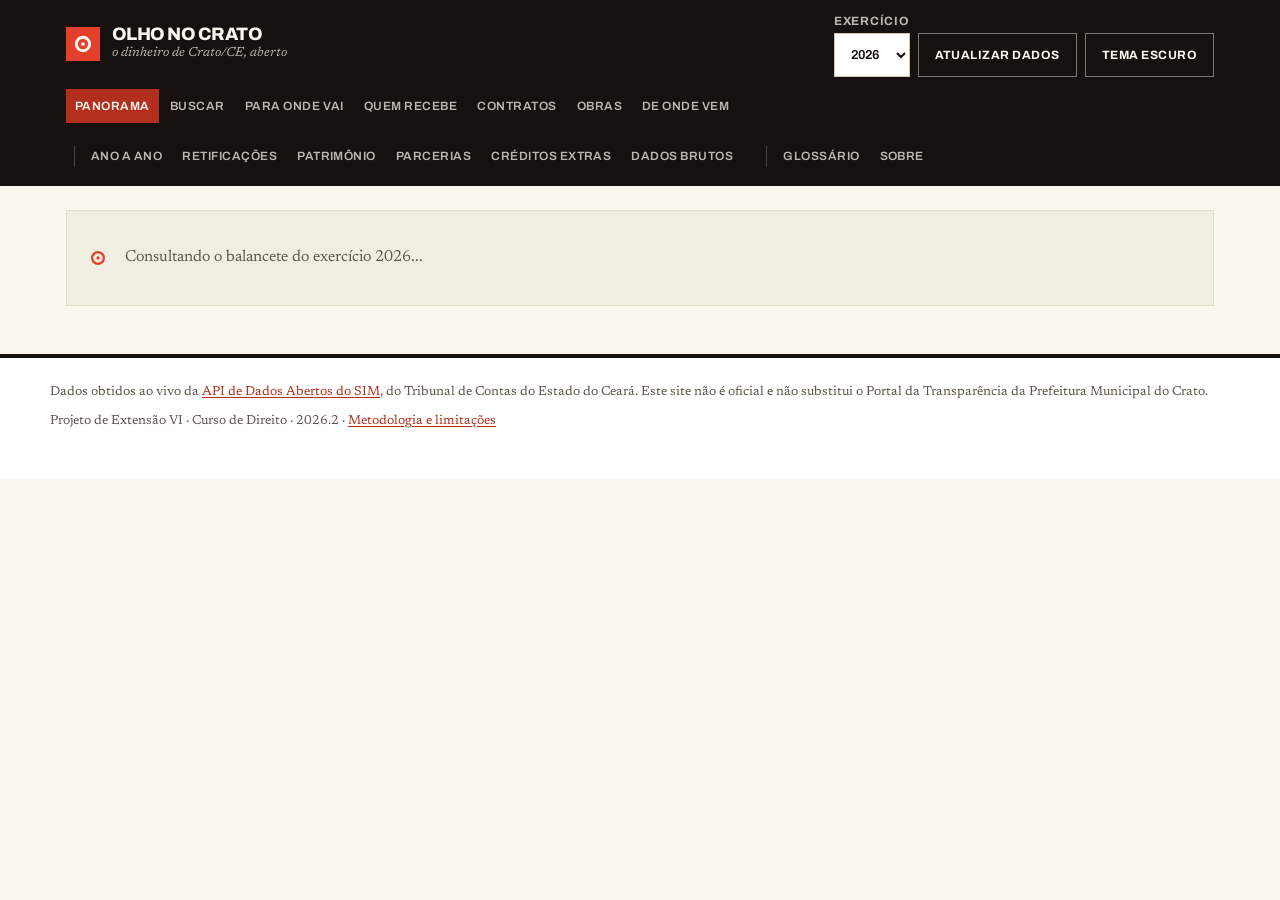
==== commit bda0d2f7: "O olho da marca passa a trabalhar: espera, vazio e tela inicial O símbolo existia em dois lugares e " ====
--- a/index.html
+++ b/index.html
@@ -34,6 +34,12 @@
   <!-- o símbolo da marca é o mesmo do cabeçalho: quadrado vermelhão com olho vazado -->
   <link rel="icon" href="data:image/svg+xml,%3Csvg xmlns='http://www.w3.org/2000/svg' viewBox='0 0 46 46'%3E%3Crect width='46' height='46' fill='%23E2402A'/%3E%3Ccircle cx='23' cy='23' r='9' fill='none' stroke='%23FBF7EE' stroke-width='4'/%3E%3Ccircle cx='23' cy='23' r='2.5' fill='%23FBF7EE'/%3E%3C/svg%3E">
 
+  <!-- Quem salva o site na tela inicial do celular ganhava um ícone genérico,
+       porque não havia nenhum declarado. Agora leva a marca. -->
+  <link rel="apple-touch-icon" href="/icone-180.png">
+  <link rel="manifest" href="/manifest.json">
+  <meta name="apple-mobile-web-app-title" content="Olho no Crato">
+
   <link rel="stylesheet" href="css/estilo.css">
 
   <script>
@@ -64,10 +70,19 @@
         </div>
       </div>
       <div class="controles" id="area-ano"></div>
-      <!-- só aparece no celular: com quinze seções abertas, o menu tomava dois
-           terços da tela e o cabeçalho grudento cobria o que se estava lendo -->
+      <!-- Só aparece no celular: com quinze seções abertas, o menu tomava dois
+           terços da tela e o cabeçalho grudento cobria o que se estava lendo.
+           O ícone é SVG e não caractere: escrito como escape de CSS, ele saiu
+           uma vez como caixa vazia, e um ícone que falha em silêncio é pior
+           que ícone nenhum. -->
       <button class="menu-botao" id="menu-botao" type="button"
-              aria-expanded="false" aria-controls="navegacao">Seções</button>
+              aria-expanded="false" aria-controls="navegacao">
+        <svg class="menu-icone" viewBox="0 0 24 24" aria-hidden="true">
+          <path class="menu-tracos" d="M3 6h18M3 12h18M3 18h18"/>
+          <path class="menu-xis" d="M5 5l14 14M19 5L5 19"/>
+        </svg>
+        <span>Seções</span>
+      </button>
     </div>
     <nav class="navegacao" id="navegacao" aria-label="Seções do site"></nav>
   </header>
--- a/css/estilo.css
+++ b/css/estilo.css
@@ -306,6 +306,8 @@
    em duas linhas e ficam sempre à vista. */
 .menu-botao {
   display: none;
+  align-items: center;
+  gap: var(--esp-2);
   font-family: var(--fonte-titulo);
   font-size: var(--txt-xs);
   font-weight: 700;
@@ -316,12 +318,20 @@
   color: var(--oc-creme);
   background: transparent;
   border: 1px solid rgba(251, 247, 238, .38);
-  border-radius: var(--raio-0);
   cursor: pointer;
 }
-.menu-botao::before { content: "1"; margin-right: var(--esp-2); font-size: 17px; }
-.menu-botao[aria-expanded="true"]::before { content: " D7"; }
-.menu-botao:hover { background: rgba(251, 247, 238, .12); }
+.menu-icone {
+  width: 20px;
+  height: 20px;
+  flex: none;
+  fill: none;
+  stroke: currentColor;
+  stroke-width: 2;
+  stroke-linecap: square;
+}
+.menu-botao .menu-xis { display: none; }
+.menu-botao[aria-expanded="true"] .menu-tracos { display: none; }
+.menu-botao[aria-expanded="true"] .menu-xis { display: inline; }
 
 .nav-grupo { display: flex; gap: 2px; flex-wrap: wrap; }
 .nav-mais, .nav-apoio { position: relative; padding-left: var(--esp-4); }
@@ -531,14 +541,47 @@
   min-height: 96px;
 }
 .carregando p { margin: 0; }
-.girando {
-  width: var(--esp-4);
-  height: var(--esp-4);
+/* ---------- o olho da marca em uso ---------- */
+
+/* Traço, nunca preenchimento: assim o mesmo desenho serve no claro, no escuro
+   e sobre o vermelhão do cabeçalho, seguindo a cor do texto ao redor. */
+.olho {
+  width: 34px;
+  height: 34px;
   flex: none;
-  background: var(--cor-acao);
-}
+  fill: none;
+  stroke: currentColor;
+  stroke-width: 3.4;
+  stroke-linecap: square;
+  color: var(--cor-acao);
+}
+.olho-pupila { fill: currentColor; stroke: none; }
+.olho-palpebra { opacity: 0; }
+.olho-cilios { stroke-width: 2.6; opacity: .55; }
+
+/* A piscada. O globo fecha na vertical e a pálpebra aparece no lugar, com a
+   pausa longa entre uma e outra: um olho que pisca sem parar vira enfeite
+   nervoso, e este fica em cena enquanto o TCE responde. */
+.olho-globo { transform-box: fill-box; transform-origin: center; }
+.olho-piscando .olho-globo { animation: piscar 2.6s ease-in-out infinite; }
+.olho-piscando .olho-palpebra { animation: palpebra 2.6s ease-in-out infinite; }
+
+@keyframes piscar {
+  0%, 86%, 100% { transform: scaleY(1); }
+  92%           { transform: scaleY(.06); }
+}
+@keyframes palpebra {
+  0%, 86%, 100% { opacity: 0; }
+  92%           { opacity: 1; }
+}
+
+.carregando .olho { width: 30px; height: 30px; }
+.vazio .olho { width: 40px; height: 40px; color: var(--cor-texto-fraco); }
 
 .vazio {
+  display: flex;
+  gap: var(--esp-4);
+  align-items: flex-start;
   padding: var(--esp-8) var(--esp-4);
   color: var(--cor-texto-suave);
   border: 1px solid var(--cor-borda);
@@ -1224,7 +1267,7 @@
      cabeçalho grudento cobria dois terços do que se estava lendo. Agora ele
      começa recolhido: o cabeçalho fica em torno de 64px e o primeiro número
      da página aparece sem rolar. */
-  .menu-botao { display: inline-flex; align-items: center; }
+  .menu-botao { display: inline-flex; }
   /* Atualizar dados e trocar o tema sao acoes secundarias: no celular elas
      empilhavam em duas linhas proprias e empurravam a pagina para baixo.
      Passam a viver dentro do menu. O seletor de exercicio fica, porque e ele
@@ -1232,18 +1275,35 @@
   .controles .botao { display: none; }
   .cabecalho.menu-aberto .controles .botao { display: inline-flex; }
   .cabecalho-topo { gap: var(--esp-3); }
-  .navegacao { display: none; flex-direction: column; gap: var(--esp-2); }
+  /* Lista vertical, um item por linha, como em qualquer menu de celular.
+     Antes os links continuavam fluindo lado a lado dentro de cada grupo e o
+     menu aberto virava um bloco de palavras soltas, difícil de mirar. */
+  .navegacao { display: none; padding: 0; }
   .cabecalho.menu-aberto .navegacao {
+    display: block;
+    max-height: 68vh;
+    overflow-y: auto;
+    border-top: 1px solid rgba(251, 247, 238, .18);
+  }
+  .navegacao .nav-grupo { display: block; }
+  /* fio separando os três grupos: principal, mais e apoio */
+  .navegacao .nav-grupo + .nav-grupo { border-top: 1px solid rgba(251, 247, 238, .18); }
+  .navegacao a {
     display: flex;
-    max-height: 60vh;
-    overflow-y: auto;
-    padding-bottom: var(--esp-4);
+    align-items: center;
+    min-height: 52px;
+    padding: 0 var(--esp-4);
+    font-size: var(--txt-sm);
+    border-bottom: 1px solid rgba(251, 247, 238, .07);
   }
+  .navegacao .nav-grupo > a:last-child { border-bottom: none; }
   .nav-mais, .nav-apoio { padding-left: 0; }
   .nav-mais::before, .nav-apoio::before { display: none; }
   .cabecalho-topo { padding-bottom: var(--esp-3); }
-  /* alvo de toque de 44px: no dedo, 35px de altura erra com frequência */
-  .navegacao a, .rodape a {
+  /* alvo de toque de 44px: no dedo, 35px de altura erra com frequência.
+     A navegação já tem o seu, acima, e vem antes nesta folha; repeti-la aqui
+     desfazia a lista vertical e devolvia os links lado a lado. */
+  .rodape a {
     min-height: 44px;
     display: inline-flex;
     align-items: center;
@@ -1252,7 +1312,11 @@
   .lista-detalhes { grid-template-columns: 1fr; }
 }
 
+/* Sem movimento, o olho fica aberto e a pálpebra invisível: o desenho parado
+   diz a mesma coisa que o piscando. */
 @media (prefers-reduced-motion: reduce) {
+  .olho-piscando .olho-globo,
+  .olho-piscando .olho-palpebra { animation: none; }
   *, *::before, *::after {
     transition-duration: 1ms !important;
     animation-duration: 1ms !important;
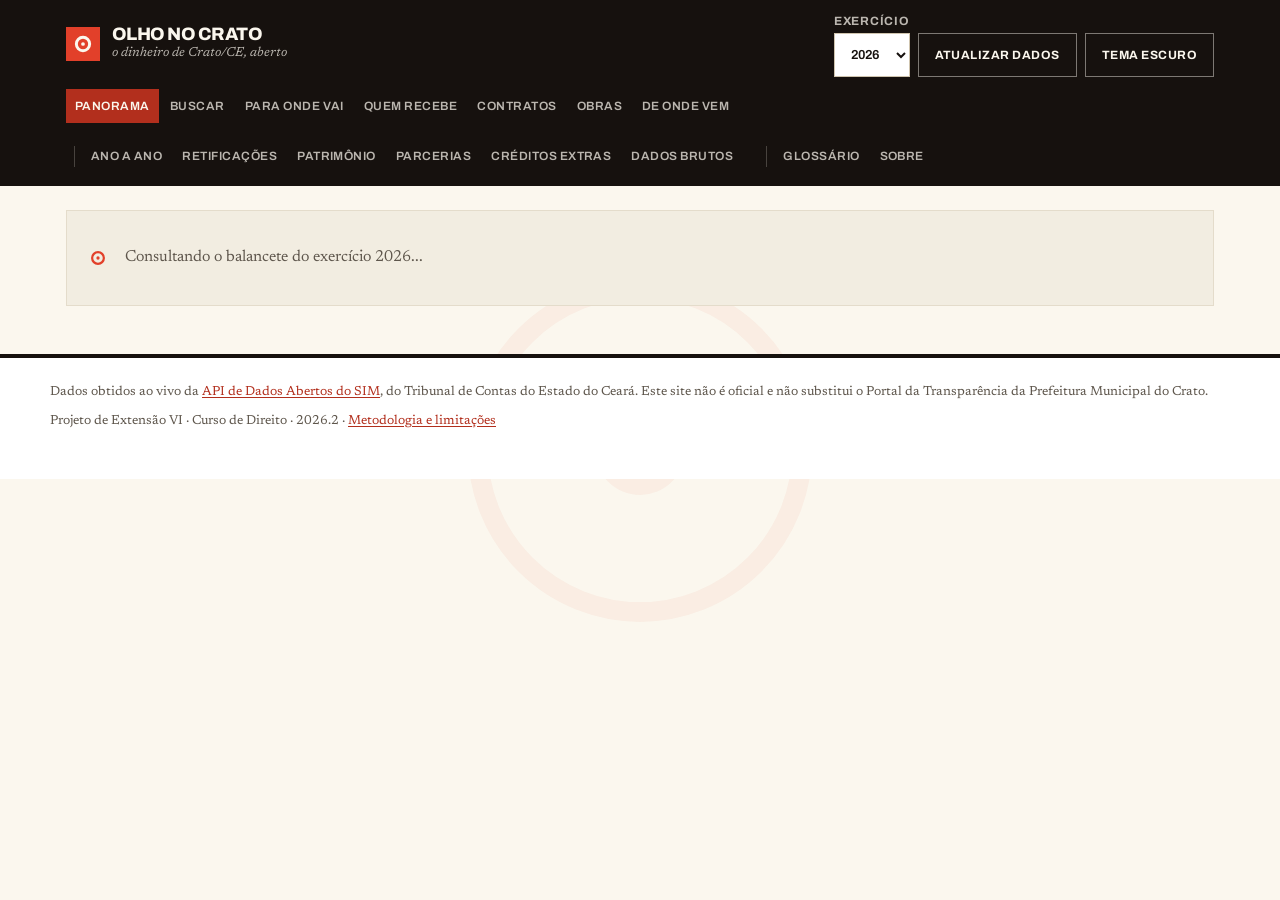
==== commit 9d3e87b1: "Timbre: o olho em escala grande atrás do conteúdo Marca-d'água de papel timbrado, presa à janela, qu" ====
--- a/index.html
+++ b/index.html
@@ -87,6 +87,19 @@
     <nav class="navegacao" id="navegacao" aria-label="Seções do site"></nav>
   </header>
 
+  <!-- Timbre: o olho em escala grande atrás de tudo, como a marca-d'água de um
+       papel timbrado. Fica fora da árvore de acessibilidade e não recebe
+       clique; é textura, não conteúdo. -->
+  <div class="timbre" aria-hidden="true">
+    <svg viewBox="0 0 46 46" focusable="false">
+      <g class="timbre-globo">
+        <circle cx="23" cy="23" r="9" class="timbre-iris"/>
+        <circle cx="23" cy="23" r="2.5" class="timbre-pupila"/>
+      </g>
+      <path d="M11 23h24" class="timbre-palpebra"/>
+    </svg>
+  </div>
+
   <main id="app" tabindex="-1"></main>
 
   <footer class="rodape">
--- a/css/estilo.css
+++ b/css/estilo.css
@@ -541,6 +541,74 @@
   min-height: 96px;
 }
 .carregando p { margin: 0; }
+/* ---------- timbre: o olho grande atrás de tudo ---------- */
+
+/* Marca-d'água de papel timbrado. Fica presa à janela, não rola com a página,
+   e nunca intercepta clique.
+
+   Quase todo o texto do site vive sobre cartões e seções de fundo opaco, e o
+   timbre passa por trás deles: numa janela de 1440px, 54% do anel da íris
+   aparece e o resto some atrás do conteúdo, que é o comportamento de uma
+   marca-d'água. Onde ele encosta em texto, medi o efeito real com a opacidade
+   de 5%: o pior caso é o carimbo de procedência, que cai de 5,92:1 para
+   5,55:1, e o melhor é o número grande do cartão, de 18,74:1 para 17,47:1.
+   Todos seguem acima dos 4,5:1 exigidos.
+
+   Textura, não conteúdo: sai da árvore de acessibilidade e some na impressão. */
+.timbre {
+  /* Só a partir de 900px. Medi quanto do anel da íris escapa por trás do
+     conteúdo: 54% numa janela de 1440px, 38% em 1000px, e apenas 6% num
+     celular de 375px, onde os blocos ocupam a largura inteira. Seis por cento
+     não é marca-d'água, é lasca vermelha solta parecendo defeito. */
+  display: none;
+  position: fixed;
+  inset: 0;
+  z-index: 0;
+  place-items: center;
+  pointer-events: none;
+  overflow: hidden;
+}
+@media (min-width: 900px) {
+  .timbre { display: grid; }
+}
+.timbre svg {
+  width: min(92vmin, 860px);
+  height: min(92vmin, 860px);
+  fill: none;
+  stroke: var(--cor-acao);
+  stroke-width: 1.1;
+  opacity: .05;
+}
+.timbre-pupila { fill: var(--cor-acao); stroke: none; }
+.timbre-palpebra { opacity: 0; }
+
+/* No escuro o vermelhão clareia e pesa mais sobre o carvão, então o timbre
+   recua. */
+:root[data-tema="escuro"] .timbre svg { opacity: .045; }
+@media (prefers-color-scheme: dark) {
+  :root:not([data-tema="claro"]) .timbre svg { opacity: .045; }
+}
+
+/* Uma piscada a cada catorze segundos: "de vez em quando" é o ponto. Num
+   fundo, movimento frequente compete com a leitura em vez de acompanhá-la. */
+.timbre-globo { transform-box: fill-box; transform-origin: center; }
+.timbre-globo { animation: piscar-timbre 14s ease-in-out infinite; }
+.timbre-palpebra { animation: palpebra-timbre 14s ease-in-out infinite; }
+
+@keyframes piscar-timbre {
+  0%, 96%, 100% { transform: scaleY(1); }
+  98%           { transform: scaleY(.04); }
+}
+@keyframes palpebra-timbre {
+  0%, 96%, 100% { opacity: 0; }
+  98%           { opacity: 1; }
+}
+
+/* O conteúdo sobe acima do timbre; o cabeçalho já tem z-index próprio. */
+main, .rodape { position: relative; z-index: 1; }
+
+@media print { .timbre { display: none; } }
+
 /* ---------- o olho da marca em uso ---------- */
 
 /* Traço, nunca preenchimento: assim o mesmo desenho serve no claro, no escuro
@@ -1316,7 +1384,9 @@
    diz a mesma coisa que o piscando. */
 @media (prefers-reduced-motion: reduce) {
   .olho-piscando .olho-globo,
-  .olho-piscando .olho-palpebra { animation: none; }
+  .olho-piscando .olho-palpebra,
+  .timbre-globo,
+  .timbre-palpebra { animation: none; }
   *, *::before, *::after {
     transition-duration: 1ms !important;
     animation-duration: 1ms !important;
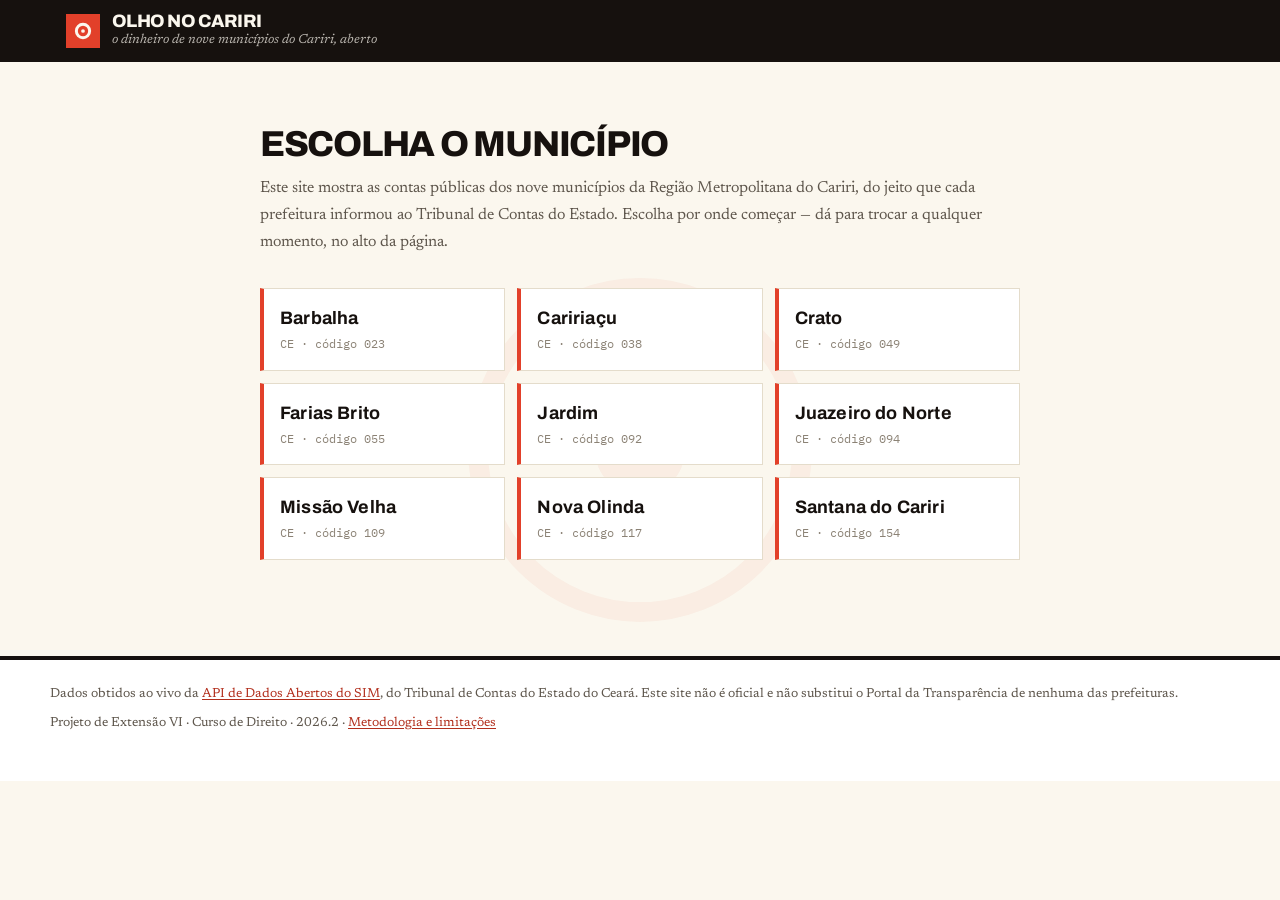
==== commit b9bf2577: "O site passa a atender os nove municípios do Cariri Olho no Crato vira Olho no Cariri. O recorte é a" ====
--- a/index.html
+++ b/index.html
@@ -3,29 +3,29 @@
 <head>
   <meta charset="utf-8">
   <meta name="viewport" content="width=device-width, initial-scale=1">
-  <title>Olho no Crato</title>
-  <meta name="description" content="Consulta cidadã aos gastos públicos do município de Crato/CE, com dados oficiais da API de Dados Abertos do TCE-CE.">
+  <title>Olho no Cariri</title>
+  <meta name="description" content="Consulta cidadã aos gastos públicos dos nove municípios da Região Metropolitana do Cariri, com dados oficiais da API de Dados Abertos do TCE-CE.">
   <meta name="theme-color" content="#16110E">
-  <link rel="canonical" href="https://olhonocrato.site/">
+  <link rel="canonical" href="https://olhonocariri.site/">
 
   <!-- O que aparece quando alguém cola o link no WhatsApp, no Instagram ou no
        Twitter. Sem isto o link vai cru, e um site de divulgação que não se
        apresenta ao ser compartilhado perde a maior parte de quem o receberia.
        A imagem precisa de URL absoluta: o WhatsApp não resolve caminho relativo. -->
   <meta property="og:type" content="website">
-  <meta property="og:site_name" content="Olho no Crato">
+  <meta property="og:site_name" content="Olho no Cariri">
   <meta property="og:locale" content="pt_BR">
-  <meta property="og:url" content="https://olhonocrato.site/">
-  <meta property="og:title" content="Olho no Crato: para onde vai o dinheiro do Crato">
+  <meta property="og:url" content="https://olhonocariri.site/">
+  <meta property="og:title" content="Olho no Cariri: para onde vai o dinheiro das prefeituras do Cariri">
   <meta property="og:description" content="Orçamento, empenhos, contratos, obras e quem recebe. Dados oficiais do TCE-CE, explicados em português.">
-  <meta property="og:image" content="https://olhonocrato.site/compartilhar.png">
+  <meta property="og:image" content="https://olhonocariri.site/compartilhar.png">
   <meta property="og:image:width" content="1200">
   <meta property="og:image:height" content="630">
   <meta property="og:image:alt" content="Olho no Crato: R$ 762 milhões empenhados em 2025, 10.338 notas de empenho, 1.126 pessoas e empresas.">
   <meta name="twitter:card" content="summary_large_image">
-  <meta name="twitter:title" content="Olho no Crato: para onde vai o dinheiro do Crato">
+  <meta name="twitter:title" content="Olho no Cariri: para onde vai o dinheiro das prefeituras do Cariri">
   <meta name="twitter:description" content="Orçamento, empenhos, contratos, obras e quem recebe. Dados oficiais do TCE-CE, explicados em português.">
-  <meta name="twitter:image" content="https://olhonocrato.site/compartilhar.png">
+  <meta name="twitter:image" content="https://olhonocariri.site/compartilhar.png">
 
   <link rel="preconnect" href="https://fonts.googleapis.com">
   <link rel="preconnect" href="https://fonts.gstatic.com" crossorigin>
@@ -38,7 +38,7 @@
        porque não havia nenhum declarado. Agora leva a marca. -->
   <link rel="apple-touch-icon" href="/icone-180.png">
   <link rel="manifest" href="/manifest.json">
-  <meta name="apple-mobile-web-app-title" content="Olho no Crato">
+  <meta name="apple-mobile-web-app-title" content="Olho no Cariri">
 
   <link rel="stylesheet" href="css/estilo.css">
 
@@ -59,13 +59,13 @@
   <header class="cabecalho">
     <div class="cabecalho-topo">
       <div class="marca">
-        <svg class="marca-simbolo" viewBox="0 0 46 46" role="img" aria-label="Olho no Crato">
+        <svg class="marca-simbolo" viewBox="0 0 46 46" role="img" aria-label="Olho no Cariri">
           <rect width="46" height="46" fill="#E2402A"/>
           <circle cx="23" cy="23" r="9" fill="none" stroke="#FBF7EE" stroke-width="4"/>
           <circle cx="23" cy="23" r="2.5" fill="#FBF7EE"/>
         </svg>
         <div>
-          <strong>Olho no Crato</strong>
+          <strong>Olho no Cariri</strong>
           <span class="marca-linha">o dinheiro de <span id="nome-municipio">Crato/CE</span>, aberto</span>
         </div>
       </div>
@@ -107,7 +107,7 @@
       Dados obtidos ao vivo da
       <a href="https://api-dados-abertos.tce.ce.gov.br/sim/" target="_blank" rel="noopener">API de Dados Abertos do SIM</a>,
       do Tribunal de Contas do Estado do Ceará. Este site não é oficial e não substitui
-      o Portal da Transparência da Prefeitura Municipal do Crato.
+      o Portal da Transparência de nenhuma das prefeituras.
     </p>
     <p>
       Projeto de Extensão VI · Curso de Direito · 2026.2 ·
--- a/css/estilo.css
+++ b/css/estilo.css
@@ -1417,3 +1417,73 @@
   line-height: 1.7;
 }
 .saida-nota { color: var(--cor-texto-suave); }
+
+/* ---------------------------------------------------------------------------
+   Tela de escolha do município
+   ---------------------------------------------------------------------------
+   O site cobre nove municípios e nenhum deles pode ser o padrão silencioso:
+   abrir no Crato faria quem é de Barbalha ler números de outra cidade achando
+   que são os da sua. Então a primeira visita pergunta, e só pergunta uma vez.
+
+   Os nove cabem numa grade sem rolagem em tela de computador, e viram coluna
+   única no celular. Caixa quadrada e borda sólida, como o resto do sistema. */
+.escolha-municipio {
+  max-width: 760px;
+  margin: 0 auto;
+  padding: var(--esp-10) 0 var(--esp-12);
+}
+.escolha-municipio h1 {
+  margin: 0 0 var(--esp-3);
+}
+.escolha-texto {
+  font-family: var(--fonte-texto);
+  color: var(--cor-texto-suave);
+  line-height: 1.7;
+  margin: 0 0 var(--esp-8);
+}
+.escolha-grade {
+  display: grid;
+  grid-template-columns: repeat(auto-fit, minmax(210px, 1fr));
+  gap: var(--esp-3);
+}
+.escolha-opcao {
+  display: flex;
+  flex-direction: column;
+  gap: 2px;
+  text-align: left;
+  padding: var(--esp-4);
+  background: var(--cor-superficie);
+  border: 1px solid var(--cor-borda);
+  border-left: 4px solid var(--cor-acao);
+  border-radius: var(--raio-0);
+  color: inherit;
+  cursor: pointer;
+  font: inherit;
+  transition: border-color 120ms, background-color 120ms;
+}
+.escolha-opcao strong {
+  font-family: var(--fonte-titulo);
+  font-size: var(--txt-md);
+  letter-spacing: 0.01em;
+}
+.escolha-opcao span {
+  font-family: var(--fonte-mono);
+  font-size: var(--txt-xs);
+  color: var(--cor-texto-fraco);
+}
+.escolha-opcao:hover {
+  border-color: var(--cor-borda-forte);
+  border-left-color: var(--cor-acao);
+  background: var(--cor-fundo);
+}
+.escolha-opcao:focus-visible {
+  outline: 3px solid var(--cor-foco);
+  outline-offset: 2px;
+}
+
+/* Sem município escolhido não há seção para visitar: o menu e o botão que o
+   abre levariam a páginas que devolveriam a mesma pergunta. */
+.cabecalho.sem-municipio .navegacao,
+.cabecalho.sem-municipio .menu-botao {
+  display: none;
+}
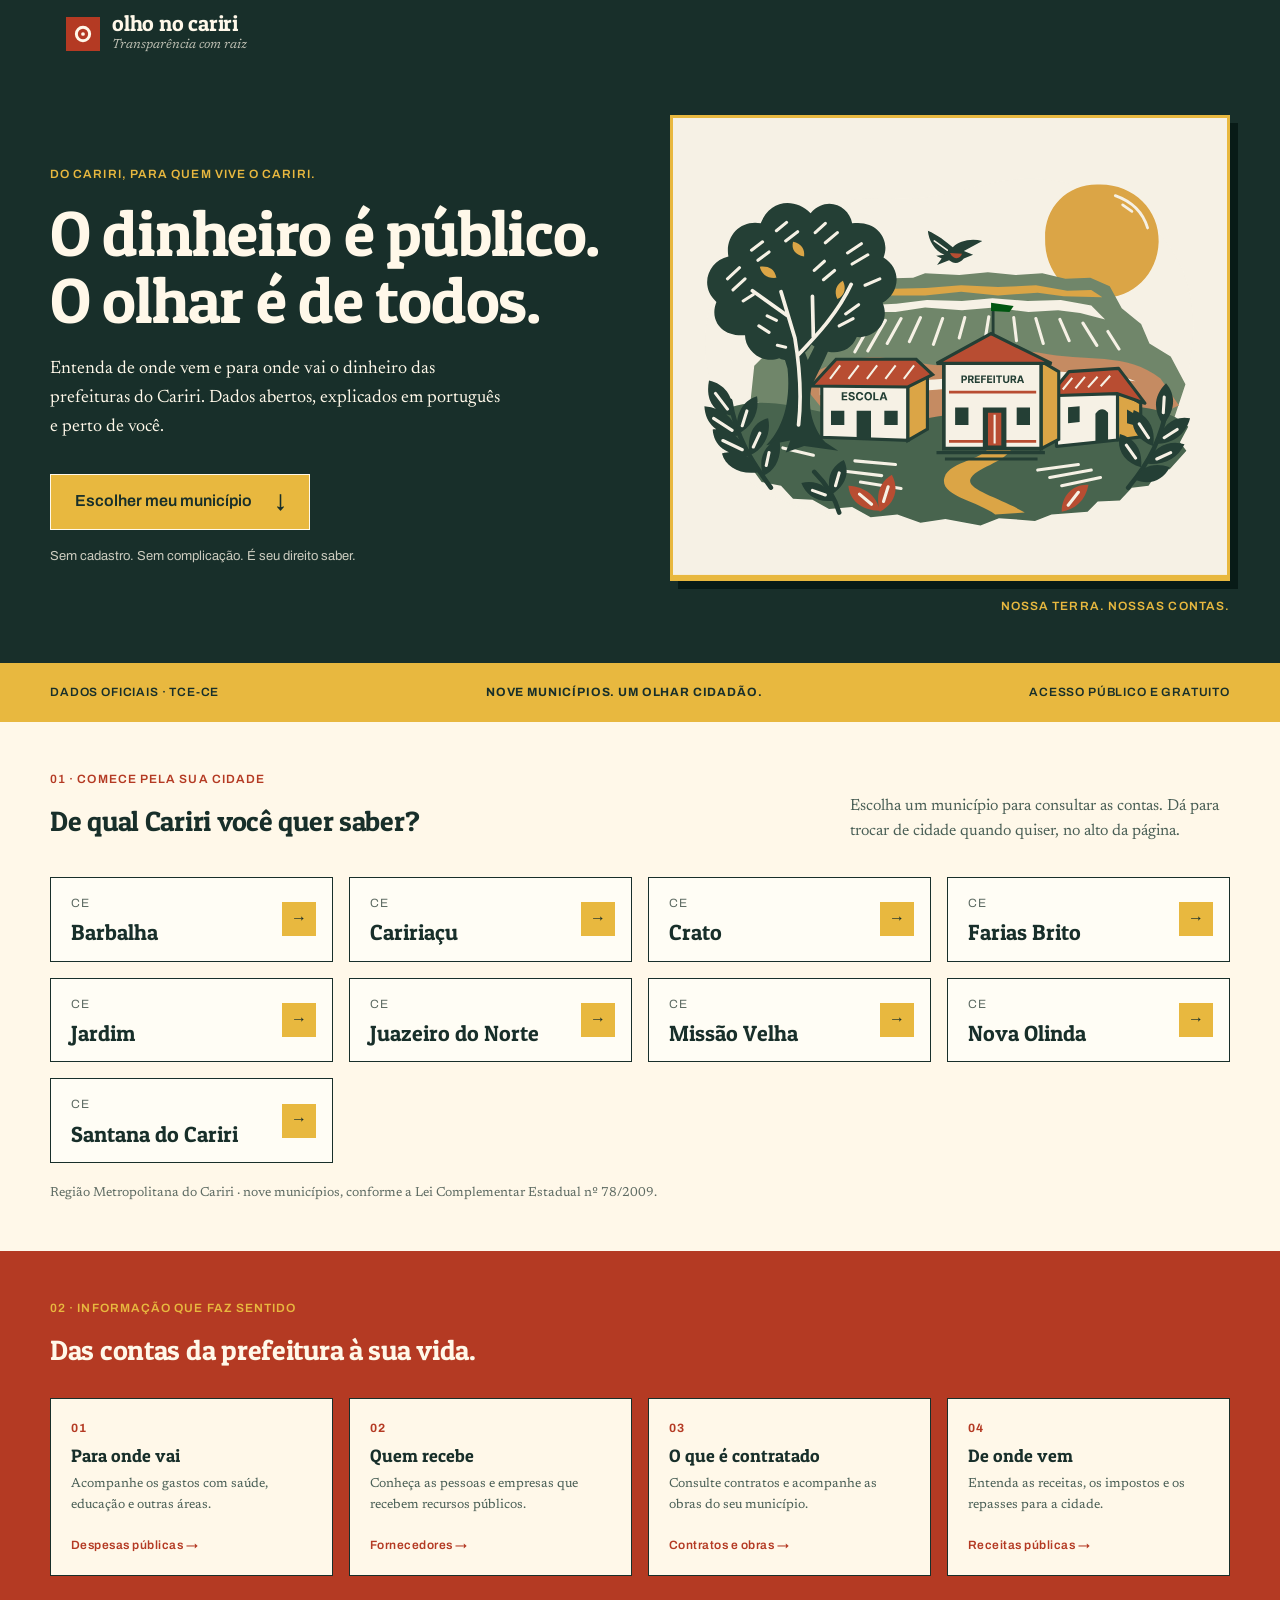
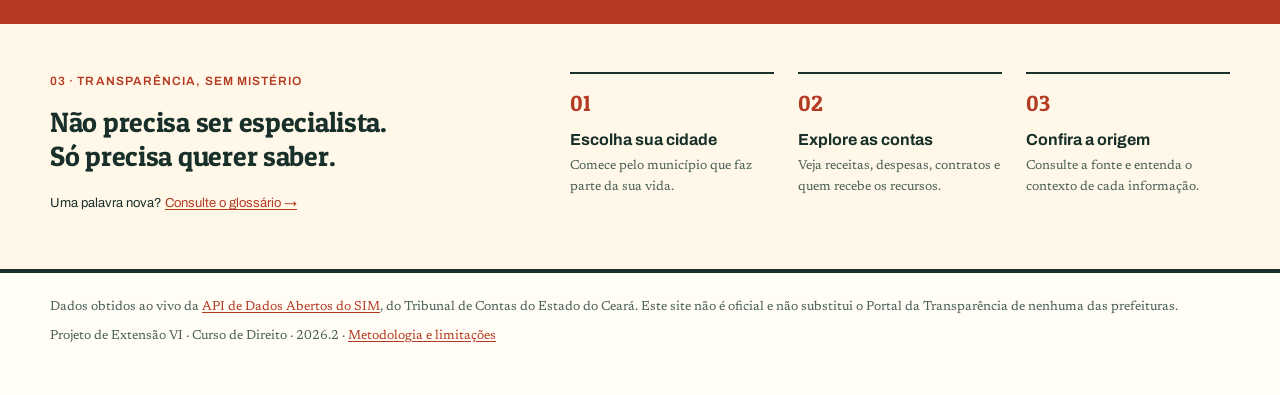
==== commit 1d8c43c2: "Identidade nova: "Transparência com raiz", vinda do Figma O arquivo de design trouxe um redesenho in" ====
--- a/index.html
+++ b/index.html
@@ -5,7 +5,7 @@
   <meta name="viewport" content="width=device-width, initial-scale=1">
   <title>Olho no Cariri</title>
   <meta name="description" content="Consulta cidadã aos gastos públicos dos nove municípios da Região Metropolitana do Cariri, com dados oficiais da API de Dados Abertos do TCE-CE.">
-  <meta name="theme-color" content="#16110E">
+  <meta name="theme-color" content="#182F2A">
   <link rel="canonical" href="https://olhonocariri.site/">
 
   <!-- O que aparece quando alguém cola o link no WhatsApp, no Instagram ou no
@@ -21,7 +21,7 @@
   <meta property="og:image" content="https://olhonocariri.site/compartilhar.png">
   <meta property="og:image:width" content="1200">
   <meta property="og:image:height" content="630">
-  <meta property="og:image:alt" content="Olho no Crato: R$ 762 milhões empenhados em 2025, 10.338 notas de empenho, 1.126 pessoas e empresas.">
+  <meta property="og:image:alt" content="Olho no Cariri: R$ 3,5 bilhões empenhados pelas nove prefeituras da Região Metropolitana do Cariri em 2025, com os exercícios de 2018 a 2026 abertos para consulta.">
   <meta name="twitter:card" content="summary_large_image">
   <meta name="twitter:title" content="Olho no Cariri: para onde vai o dinheiro das prefeituras do Cariri">
   <meta name="twitter:description" content="Orçamento, empenhos, contratos, obras e quem recebe. Dados oficiais do TCE-CE, explicados em português.">
@@ -29,10 +29,10 @@
 
   <link rel="preconnect" href="https://fonts.googleapis.com">
   <link rel="preconnect" href="https://fonts.gstatic.com" crossorigin>
-  <link href="https://fonts.googleapis.com/css2?family=Archivo:wght@400;500;600;700;800&family=Newsreader:ital,opsz,wght@0,6..72,400;0,6..72,500;0,6..72,600;1,6..72,400&family=IBM+Plex+Mono:wght@400;500;600&display=swap" rel="stylesheet">
+  <link href="https://fonts.googleapis.com/css2?family=Archivo:wght@400;500;600;700;800&family=Patua+One&family=Newsreader:ital,opsz,wght@0,6..72,400;0,6..72,500;0,6..72,600;1,6..72,400&family=IBM+Plex+Mono:wght@400;500;600&display=swap" rel="stylesheet">
 
   <!-- o símbolo da marca é o mesmo do cabeçalho: quadrado vermelhão com olho vazado -->
-  <link rel="icon" href="data:image/svg+xml,%3Csvg xmlns='http://www.w3.org/2000/svg' viewBox='0 0 46 46'%3E%3Crect width='46' height='46' fill='%23E2402A'/%3E%3Ccircle cx='23' cy='23' r='9' fill='none' stroke='%23FBF7EE' stroke-width='4'/%3E%3Ccircle cx='23' cy='23' r='2.5' fill='%23FBF7EE'/%3E%3C/svg%3E">
+  <link rel="icon" href="data:image/svg+xml,%3Csvg xmlns='http://www.w3.org/2000/svg' viewBox='0 0 46 46'%3E%3Crect width='46' height='46' fill='%23B43A23'/%3E%3Ccircle cx='23' cy='23' r='9' fill='none' stroke='%23FFF8E9' stroke-width='4'/%3E%3Ccircle cx='23' cy='23' r='2.5' fill='%23FFF8E9'/%3E%3C/svg%3E">
 
   <!-- Quem salva o site na tela inicial do celular ganhava um ícone genérico,
        porque não havia nenhum declarado. Agora leva a marca. -->
@@ -58,17 +58,17 @@
 
   <header class="cabecalho">
     <div class="cabecalho-topo">
-      <div class="marca">
+      <a class="marca" href="#/inicio">
         <svg class="marca-simbolo" viewBox="0 0 46 46" role="img" aria-label="Olho no Cariri">
-          <rect width="46" height="46" fill="#E2402A"/>
-          <circle cx="23" cy="23" r="9" fill="none" stroke="#FBF7EE" stroke-width="4"/>
-          <circle cx="23" cy="23" r="2.5" fill="#FBF7EE"/>
+          <rect width="46" height="46" fill="#B43A23"/>
+          <circle cx="23" cy="23" r="9" fill="none" stroke="#FFF8E9" stroke-width="4"/>
+          <circle cx="23" cy="23" r="2.5" fill="#FFF8E9"/>
         </svg>
         <div>
-          <strong>Olho no Cariri</strong>
-          <span class="marca-linha">o dinheiro de <span id="nome-municipio">Crato/CE</span>, aberto</span>
+          <strong>olho no cariri</strong>
+          <span class="marca-linha">Transparência com raiz</span>
         </div>
-      </div>
+      </a>
       <div class="controles" id="area-ano"></div>
       <!-- Só aparece no celular: com quinze seções abertas, o menu tomava dois
            terços da tela e o cabeçalho grudento cobria o que se estava lendo.
--- a/css/estilo.css
+++ b/css/estilo.css
@@ -1,72 +1,93 @@
-/* Olho no Crato — direção 1b "Olho Aberto".
-   Cordel e xilogravura: caixa alta condensada, cantos retos, sem sombra
-   difusa, sem gradiente. Archivo carrega marca, títulos, rótulos e todo
-   número; Newsreader carrega texto corrido e explicação. A divisão é rígida:
-   número nunca em serif, parágrafo explicativo nunca em sans.
-
-   Tokens conforme handoff design_handoff_identidade_1b/tokens-1b.css. */
+/* Olho no Cariri — direção "Transparência com raiz".
+   Cordel e xilogravura seguem mandando: cantos retos, sem sombra difusa, sem
+   gradiente. O que mudou foi a base e a tipografia.
+
+   A base deixou de ser carvão sobre creme e passou a ser mata sobre creme: o
+   verde-escuro carrega cabeçalho, rodapé e abertura, o amarelo carrega ação e
+   navegação, e o vermelhão virou terracota, recuado para acento.
+
+   A divisão tipográfica inverteu em relação à direção anterior, que proibia
+   serifa em número. Agora Patua One, uma slab serif, carrega marca, títulos e
+   número grande; Archivo carrega rótulo, navegação, botão e número de tabela,
+   onde o alinhamento tabular pesa mais que a voz; Newsreader segue no texto
+   corrido.
+
+   Contraste: ao contrário da paleta anterior, que precisou de duas variantes
+   de exceção para alcançar os 4,5:1 exigidos, esta passa em todos os pares de
+   conteúdo. Medido par a par: verde sobre creme 13,43:1; creme sobre verde
+   13,43:1; verde sobre amarelo 7,68:1; amarelo sobre verde 7,68:1; terracota
+   sobre creme 5,56:1; creme sobre terracota 5,56:1.
+
+   Tokens conforme o arquivo de design OtzXB3b2HfUYdJrOhkQmsY. */
 
 :root {
   color-scheme: light;
 
   /* Marca */
-  --oc-vermelhao:       #E2402A;
-  --oc-vermelhao-fundo: #FBE7E2;
-  --oc-vermelhao-forte: #B22F1D;
-  --oc-carvao:          #16110E;
-  --oc-azul:            #1D4F91;
-  --oc-azul-fundo:      #E4EBF5;
-  --oc-milho:           #F0D14E;
-  --oc-creme:           #FBF7EE;
+  --oc-mata:            #182F2A;
+  --oc-mata-funda:      #081B17;
+  --oc-mata-media:      #243F35;
+  --oc-salvia:          #7C9480;
+  --oc-terracota:       #B43A23;
+  --oc-terracota-forte: #8E2C19;
+  --oc-amarelo:         #E8B83F;
+  --oc-amarelo-forte:   #D9A82E;
+  --oc-creme:           #FFF8E9;
+  --oc-creme-fundo:     #F6F1E5;
+  --oc-juta:            #B8AD91;
 
   /* Superfícies e texto */
-  --cor-fundo:         #FBF7EE;
-  --cor-superficie:    #FFFFFF;
-  --cor-superficie-2:  #F2EDE1;
-  --cor-borda:         #E4DCCB;
-  --cor-borda-forte:   #CFC4AE;
-  --cor-texto:         #16110E;
-  --cor-texto-suave:   #5E564C;
-  --cor-texto-fraco:   #8B8275;
-  --cor-acao:          #E2402A;   /* grafico: bordas, preenchimentos, marca */
-  --cor-acao-hover:    #B22F1D;
-  --cor-foco:          #1D4F91;
-
-  /* O vermelhao #E2402A sobre creme da 3,93:1, e creme sobre ele da o mesmo.
-     Como o handoff exige 4,5:1 para todo texto de conteudo, texto miudo usa a
-     variante forte: 5,92:1 sobre creme e 6,33:1 sobre branco. O vermelhao vivo
-     continua nos elementos graficos e nos numeros grandes, que contam como
-     texto grande e passam com 3:1. */
-  --cor-link:          #B22F1D;
-  --cor-link-hover:    #8E3520;
-  --cor-acao-solida:       #B22F1D;
-  --cor-acao-solida-hover: #8E3520;
-  --cor-acao-solida-texto: #FBF7EE;
+  --cor-fundo:         #FFF8E9;
+  --cor-superficie:    #FFFDF5;
+  --cor-superficie-2:  #F6F1E5;
+  --cor-borda:         #D6CBB2;
+  --cor-borda-forte:   #182F2A;
+  --cor-texto:         #182F2A;
+  --cor-texto-suave:   #4A5F56;   /* 6,48:1 sobre creme */
+  --cor-texto-fraco:   #5E6B63;   /* 5,28:1 sobre creme */
+  --cor-acao:          #B43A23;   /* grafico: bordas, preenchimentos, marca */
+  --cor-acao-hover:    #8E2C19;
+  --cor-foco:          #B43A23;
+
+  /* A terracota #B43A23 sobre creme da 5,56:1, e creme sobre ela da o mesmo.
+     Diferente do vermelhao da direcao anterior, que ficava em 3,93:1 e obrigava
+     a uma variante forte so para texto miudo, esta cor passa nos dois sentidos
+     e e usada sem excecao. */
+  --cor-link:          #B43A23;
+  --cor-link-hover:    #8E2C19;
+
+  /* O botao inverteu: era terracota com texto creme, virou amarelo com texto
+     mata. Sobe de 5,56:1 para 7,68:1 e e o que o desenho pede, porque a acao
+     precisa saltar tanto do creme quanto do verde. */
+  --cor-acao-solida:       #E8B83F;
+  --cor-acao-solida-hover: #D9A82E;
+  --cor-acao-solida-texto: #182F2A;
 
   /* Etapas da despesa. Nunca reatribuir: a mesma cor significa a mesma etapa
      em todo o sistema, do cartão ao gráfico. */
-  --etapa-previsto:    #CFC4AE;
-  --etapa-empenhado:   #F0D14E;
-  --etapa-liquidado:   #1D4F91;
-  --etapa-pago:        #E2402A;
-  --etapa-receita:     #1D4F91;
+  --etapa-previsto:    #D6CBB2;
+  --etapa-empenhado:   #243F35;
+  --etapa-liquidado:   #7C9480;
+  --etapa-pago:        #B43A23;
+  --etapa-receita:     #E8B83F;
 
   /* Estados */
   --cor-ok:            #2E6B44;
-  --cor-atencao:       #B87A0A;
-  --cor-erro:          #B22F1D;
+  --cor-atencao:       #9A6A08;
+  --cor-erro:          #B43A23;
 
   /* Série categórica dos gráficos, ordem fixa */
-  --serie-1: #E2402A;
-  --serie-2: #1D4F91;
-  --serie-3: #F0D14E;
-  --serie-4: #2E6B44;
+  --serie-1: #B43A23;
+  --serie-2: #243F35;
+  --serie-3: #E8B83F;
+  --serie-4: #7C9480;
   --serie-5: #8C4A9C;
   --serie-6: #4EA0B5;
-  --serie-7: #B87A0A;
-  --serie-8: #7A6E60;
+  --serie-7: #9A6A08;
+  --serie-8: #8A7F6B;
 
   /* Tipografia */
+  --fonte-display: 'Patua One', Georgia, 'Times New Roman', serif;
   --fonte-titulo: Archivo, 'Helvetica Neue', Arial, sans-serif;
   --fonte-texto:  Newsreader, Georgia, 'Times New Roman', serif;
   --fonte-dados:  Archivo, 'Helvetica Neue', Arial, sans-serif;
@@ -83,8 +104,11 @@
   --raio-1: 2px;
   --raio-pilula: 999px;
 
-  --sombra-1: 0 1px 0 rgba(22, 17, 14, .06);
-  --sombra-2: 0 2px 8px rgba(22, 17, 14, .10);
+  /* Sombra dura, deslocada, sem desfoque: é cartaz impresso fora de registro,
+     não elevação de interface. Continua valendo o "sem sombra difusa". */
+  --sombra-1: 2px 2px 0 rgba(8, 27, 23, .18);
+  --sombra-2: 6px 6px 0 rgba(8, 27, 23, .22);
+  --sombra-cartaz: 8px 8px 0 var(--oc-mata-funda);
 
   --largura: 1180px;
 }
@@ -94,38 +118,39 @@
 @media (prefers-color-scheme: dark) {
   :root:not([data-tema="claro"]) {
     color-scheme: dark;
-    --cor-fundo:        #14100D;
-    --cor-superficie:   #1D1815;
-    --cor-superficie-2: #262019;
-    --cor-borda:        #362E27;
-    --cor-borda-forte:  #4C4239;
-    --cor-texto:        #F5EFE4;
-    --cor-texto-suave:  #BDB2A3;
-    --cor-texto-fraco:  #8B8275;
-    --cor-acao:         #FF6A52;
-    --cor-acao-hover:   #FF8C78;
-    --cor-foco:         #7FB2F0;
-    /* no escuro a acao clareia, entao o texto sobre ela precisa escurecer:
-       carvao sobre #FF6A52 da 6,70:1, creme daria 2,47:1 */
-    --cor-link:              #FF6A52;
-    --cor-link-hover:        #FF8C78;
-    --cor-acao-solida:       #FF6A52;
-    --cor-acao-solida-hover: #FF8C78;
-    --cor-acao-solida-texto: #14100D;
-
-    --etapa-previsto:   #4C4239;
-    --etapa-empenhado:  #F0D14E;
-    --etapa-liquidado:  #6FA4E8;
-    --etapa-pago:       #FF6A52;
-    --etapa-receita:    #6FA4E8;
+    --cor-fundo:        #0E1F1A;
+    --cor-superficie:   #152C27;
+    --cor-superficie-2: #1D3B33;
+    --cor-borda:        #2C4A40;
+    --cor-borda-forte:  #5E7A6E;
+    --cor-texto:        #FFF8E9;
+    --cor-texto-suave:  #BFCFC5;
+    --cor-texto-fraco:  #94A79B;
+    --cor-acao:         #E8734F;
+    --cor-acao-hover:   #F2906F;
+    --cor-foco:         #E8B83F;
+    /* O botao segue amarelo tambem no escuro: amarelo sobre mata funda da
+       13,0:1, e manter a mesma cor de acao nos dois temas evita que a peca
+       mais clicada do site troque de identidade quando a luz muda. */
+    --cor-link:              #E8734F;
+    --cor-link-hover:        #F2906F;
+    --cor-acao-solida:       #E8B83F;
+    --cor-acao-solida-hover: #F2C860;
+    --cor-acao-solida-texto: #0E1F1A;
+
+    --etapa-previsto:   #5E7A6E;
+    --etapa-empenhado:  #9FBCA6;
+    --etapa-liquidado:  #7C9480;
+    --etapa-pago:       #E8734F;
+    --etapa-receita:    #E8B83F;
 
     --cor-ok:      #6BBE8B;
     --cor-atencao: #E8B84B;
-    --cor-erro:    #FF7D69;
-
-    --serie-1: #FF6A52;
-    --serie-2: #6FA4E8;
-    --serie-3: #F0D14E;
+    --cor-erro:    #F08A6A;
+
+    --serie-1: #E8734F;
+    --serie-2: #9FBCA6;
+    --serie-3: #E8B83F;
     --serie-4: #6BBE8B;
     --serie-5: #C08FD0;
     --serie-6: #6FCADD;
@@ -139,36 +164,36 @@
 
 :root[data-tema="escuro"] {
   color-scheme: dark;
-  --cor-fundo:        #14100D;
-  --cor-superficie:   #1D1815;
-  --cor-superficie-2: #262019;
-  --cor-borda:        #362E27;
-  --cor-borda-forte:  #4C4239;
-  --cor-texto:        #F5EFE4;
-  --cor-texto-suave:  #BDB2A3;
-  --cor-texto-fraco:  #8B8275;
-  --cor-acao:         #FF6A52;
-  --cor-acao-hover:   #FF8C78;
-  --cor-foco:         #7FB2F0;
-  --cor-link:              #FF6A52;
-  --cor-link-hover:        #FF8C78;
-  --cor-acao-solida:       #FF6A52;
-  --cor-acao-solida-hover: #FF8C78;
-  --cor-acao-solida-texto: #14100D;
-
-  --etapa-previsto:   #4C4239;
-  --etapa-empenhado:  #F0D14E;
-  --etapa-liquidado:  #6FA4E8;
-  --etapa-pago:       #FF6A52;
-  --etapa-receita:    #6FA4E8;
+  --cor-fundo:        #0E1F1A;
+  --cor-superficie:   #152C27;
+  --cor-superficie-2: #1D3B33;
+  --cor-borda:        #2C4A40;
+  --cor-borda-forte:  #5E7A6E;
+  --cor-texto:        #FFF8E9;
+  --cor-texto-suave:  #BFCFC5;
+  --cor-texto-fraco:  #94A79B;
+  --cor-acao:         #E8734F;
+  --cor-acao-hover:   #F2906F;
+  --cor-foco:         #E8B83F;
+  --cor-link:              #E8734F;
+  --cor-link-hover:        #F2906F;
+  --cor-acao-solida:       #E8B83F;
+  --cor-acao-solida-hover: #F2C860;
+  --cor-acao-solida-texto: #0E1F1A;
+
+  --etapa-previsto:   #5E7A6E;
+  --etapa-empenhado:  #9FBCA6;
+  --etapa-liquidado:  #7C9480;
+  --etapa-pago:       #E8734F;
+  --etapa-receita:    #E8B83F;
 
   --cor-ok:      #6BBE8B;
   --cor-atencao: #E8B84B;
-  --cor-erro:    #FF7D69;
-
-  --serie-1: #FF6A52;
-  --serie-2: #6FA4E8;
-  --serie-3: #F0D14E;
+  --cor-erro:    #F08A6A;
+
+  --serie-1: #E8734F;
+  --serie-2: #9FBCA6;
+  --serie-3: #E8B83F;
   --serie-4: #6BBE8B;
   --serie-5: #C08FD0;
   --serie-6: #6FCADD;
@@ -193,15 +218,17 @@
 
 /* Papéis tipográficos. Título e rótulo em Archivo caixa alta; corpo em
    Newsreader. */
+/* A caixa alta saiu junto com a Archivo. Patua One é uma slab de desenho
+   largo, pensada para título em caixa baixa; em versal ela perde o contraste
+   entre ascendente e corpo, que é justamente o que dá o ar de cartaz. */
 h1, h2, h3 {
-  font-family: var(--fonte-titulo);
-  font-weight: 800;
-  text-transform: uppercase;
+  font-family: var(--fonte-display);
+  font-weight: 400;
   margin: 0 0 var(--esp-2);
 }
-h1 { font-size: var(--txt-2xl); line-height: 1.02; letter-spacing: -.035em; }
-h2 { font-size: var(--txt-lg); line-height: 1.1;  letter-spacing: -.025em; }
-h3 { font-size: var(--txt-base); line-height: 1.15; letter-spacing: -.02em; }
+h1 { font-size: var(--txt-2xl); line-height: 1.08; letter-spacing: -.015em; }
+h2 { font-size: var(--txt-lg); line-height: 1.15; letter-spacing: -.01em; }
+h3 { font-size: var(--txt-base); line-height: 1.2; letter-spacing: 0; }
 
 p { margin: 0 0 var(--esp-2); }
 
@@ -231,7 +258,7 @@
   position: sticky;
   top: 0;
   z-index: 10;
-  background: var(--oc-carvao);
+  background: var(--oc-mata);
   color: var(--oc-creme);
 }
 
@@ -246,24 +273,33 @@
   flex-wrap: wrap;
 }
 
-.marca { display: flex; align-items: center; gap: var(--esp-3); }
+/* A marca virou link para a inicial; o sublinhado de link nao serve a um
+   lockup, e a cor tambem nao: ela herda o creme do cabecalho. */
+.marca {
+  display: flex;
+  align-items: center;
+  gap: var(--esp-3);
+  text-decoration: none;
+  color: inherit;
+}
+.marca:hover { color: inherit; }
+.marca:hover strong { color: var(--oc-amarelo); }
 .marca-simbolo { display: block; width: 34px; height: 34px; flex: none; }
 .marca strong {
   display: block;
-  font-family: var(--fonte-titulo);
-  font-size: var(--txt-md);
-  font-weight: 800;
-  letter-spacing: -.03em;
-  text-transform: uppercase;
+  font-family: var(--fonte-display);
+  font-size: var(--txt-lg);
+  font-weight: 400;
+  letter-spacing: -.01em;
   color: var(--oc-creme);
-  line-height: 1;
+  line-height: 1.05;
 }
 .marca-linha {
   display: block;
   font-family: var(--fonte-texto);
   font-style: italic;
   font-size: var(--txt-sm);
-  color: rgba(251, 247, 238, .72);
+  color: rgba(255, 248, 233, .72);
 }
 
 .controles { display: flex; align-items: flex-end; gap: var(--esp-2); flex-wrap: wrap; }
@@ -277,7 +313,7 @@
   color: var(--cor-texto-suave);
 }
 .campo > span { font-weight: 700; text-transform: uppercase; letter-spacing: .06em; }
-.cabecalho .campo > span { color: rgba(251, 247, 238, .72); }
+.cabecalho .campo > span { color: rgba(255, 248, 233, .72); }
 
 .seletor, .campo-busca, .campo-texto,
 select, input[type="date"], input[type="search"], input[type="text"] {
@@ -292,14 +328,18 @@
   min-height: 44px;
 }
 
+/* Faixa amarela de ponta a ponta. O padding-inline com max() faz o conteudo
+   parar na mesma coluna do resto do site sem precisar de um invólucro a mais
+   no HTML: em tela larga ele vale a sobra lateral, em tela estreita vale a
+   margem minima. */
 .navegacao {
-  max-width: var(--largura);
-  margin: 0 auto;
-  padding: 0 var(--esp-4) var(--esp-3);
+  background: var(--oc-amarelo);
+  max-width: none;
+  margin: 0;
+  padding: var(--esp-2) max(var(--esp-4), calc((100% - var(--largura)) / 2));
   display: flex;
   gap: var(--esp-4);
   flex-wrap: wrap;
-  overflow-x: auto;
 }
 
 /* O botão do menu só existe no celular; no computador as quinze seções cabem
@@ -317,7 +357,7 @@
   padding: 0 var(--esp-4);
   color: var(--oc-creme);
   background: transparent;
-  border: 1px solid rgba(251, 247, 238, .38);
+  border: 1px solid rgba(255, 248, 233, .45);
   cursor: pointer;
 }
 .menu-icone {
@@ -339,23 +379,30 @@
   content: "";
   position: absolute;
   left: var(--esp-2); top: 20%; bottom: 20%;
-  border-left: 1px solid rgba(251, 247, 238, .22);
-}
-
+  border-left: 1px solid rgba(24, 47, 42, .28);
+}
+
+/* Sobre o amarelo o texto é mata, 7,68:1. A seção aberta ganha uma caixa
+   creme com borda, e não inversão de cor: o amarelo já é o fundo, então
+   destacar por cor deixaria de funcionar. */
 .navegacao a {
   font-family: var(--fonte-titulo);
   font-size: var(--txt-xs);
   font-weight: 600;
-  text-transform: uppercase;
-  letter-spacing: .04em;
-  padding: var(--esp-2) 9px;
-  color: rgba(251, 247, 238, .72);
+  letter-spacing: .02em;
+  padding: 6px 10px;
+  border: 1px solid transparent;
+  color: var(--oc-mata);
   text-decoration: none;
   white-space: nowrap;
-  transition: background 120ms ease-out, color 120ms ease-out;
-}
-.navegacao a:hover { color: var(--oc-creme); background: rgba(251, 247, 238, .12); }
-.navegacao a.ativo { background: var(--cor-acao-solida); color: var(--cor-acao-solida-texto); }
+  transition: background 120ms ease-out, border-color 120ms ease-out;
+}
+.navegacao a:hover { background: rgba(255, 248, 233, .55); }
+.navegacao a.ativo {
+  background: var(--oc-creme);
+  border-color: var(--oc-mata);
+  font-weight: 700;
+}
 
 /* ---------- estrutura ---------- */
 
@@ -464,11 +511,10 @@
   gap: var(--esp-1);
 }
 .cartao-valor {
-  font-family: var(--fonte-dados);
-  font-size: var(--txt-lg);
-  font-weight: 800;
-  letter-spacing: -.03em;
-  font-variant-numeric: tabular-nums;
+  font-family: var(--fonte-display);
+  font-size: var(--txt-xl);
+  font-weight: 400;
+  letter-spacing: -.015em;
   color: var(--cor-texto);
 }
 /* o valor pago é o dinheiro que saiu de fato: destaque em vermelhão */
@@ -523,7 +569,7 @@
 .aviso-info { border-top-color: var(--oc-azul); background: var(--oc-azul-fundo); }
 .aviso-info .aviso-icone { background: var(--oc-azul); color: #FFFFFF; }
 .aviso-alerta { border-top-color: var(--cor-atencao); }
-.aviso-alerta .aviso-icone { background: var(--cor-atencao); color: var(--oc-carvao); }
+.aviso-alerta .aviso-icone { background: var(--cor-atencao); color: var(--oc-mata); }
 .aviso-erro { border-top-color: var(--cor-erro); }
 .aviso-erro .aviso-icone { background: var(--cor-erro); color: #FFFFFF; }
 
@@ -724,9 +770,9 @@
 .cabecalho .botao-secundario {
   background: transparent;
   color: var(--oc-creme);
-  border-color: rgba(251, 247, 238, .45);
-}
-.cabecalho .botao-secundario:hover { background: rgba(251, 247, 238, .14); color: var(--oc-creme); }
+  border-color: rgba(255, 248, 233, .45);
+}
+.cabecalho .botao-secundario:hover { background: rgba(255, 248, 233, .14); color: var(--oc-creme); }
 
 .botao-icone {
   background: none;
@@ -1235,7 +1281,7 @@
 /* ---------- rodapé ---------- */
 
 .rodape {
-  border-top: 4px solid var(--oc-carvao);
+  border-top: 4px solid var(--oc-mata);
   background: var(--cor-superficie);
   padding: var(--esp-6) var(--esp-4) var(--esp-10);
   color: var(--cor-texto-suave);
@@ -1351,18 +1397,18 @@
     display: block;
     max-height: 68vh;
     overflow-y: auto;
-    border-top: 1px solid rgba(251, 247, 238, .18);
+    border-top: 1px solid rgba(24, 47, 42, .22);
   }
   .navegacao .nav-grupo { display: block; }
   /* fio separando os três grupos: principal, mais e apoio */
-  .navegacao .nav-grupo + .nav-grupo { border-top: 1px solid rgba(251, 247, 238, .18); }
+  .navegacao .nav-grupo + .nav-grupo { border-top: 1px solid rgba(24, 47, 42, .22); }
   .navegacao a {
     display: flex;
     align-items: center;
     min-height: 52px;
     padding: 0 var(--esp-4);
     font-size: var(--txt-sm);
-    border-bottom: 1px solid rgba(251, 247, 238, .07);
+    border-bottom: 1px solid rgba(24, 47, 42, .10);
   }
   .navegacao .nav-grupo > a:last-child { border-bottom: none; }
   .nav-mais, .nav-apoio { padding-left: 0; }
@@ -1417,68 +1463,315 @@
   line-height: 1.7;
 }
 .saida-nota { color: var(--cor-texto-suave); }
-
 /* ---------------------------------------------------------------------------
-   Tela de escolha do município
+   Página inicial
    ---------------------------------------------------------------------------
-   O site cobre nove municípios e nenhum deles pode ser o padrão silencioso:
-   abrir no Crato faria quem é de Barbalha ler números de outra cidade achando
-   que são os da sua. Então a primeira visita pergunta, e só pergunta uma vez.
-
-   Os nove cabem numa grade sem rolagem em tela de computador, e viram coluna
-   única no celular. Caixa quadrada e borda sólida, como o resto do sistema. */
-.escolha-municipio {
-  max-width: 760px;
-  margin: 0 auto;
-  padding: var(--esp-10) 0 var(--esp-12);
-}
-.escolha-municipio h1 {
-  margin: 0 0 var(--esp-3);
-}
-.escolha-texto {
-  font-family: var(--fonte-texto);
-  color: var(--cor-texto-suave);
-  line-height: 1.7;
-  margin: 0 0 var(--esp-8);
-}
-.escolha-grade {
+   É a única página feita de faixas que sangram até a borda, e por isso a única
+   que dispensa a coluna central. As demais vivem dentro de main, que centraliza
+   e limita a largura; aqui quem centraliza é cada faixa, por dentro.
+
+   O padding-inline com max() repete o truque da navegação: em tela larga ele
+   vale a sobra lateral e alinha o conteúdo à mesma coluna do resto do site; em
+   tela estreita cai para a margem mínima. Sem isso seria preciso um invólucro
+   a mais em cada seção. */
+
+main.sem-coluna {
+  max-width: none;
+  padding: 0;
+}
+
+.faixa { padding-block: var(--esp-12); }
+.faixa-interna {
+  padding-inline: max(var(--esp-4), calc((100% - var(--largura)) / 2));
+}
+
+.sobretitulo {
+  font-family: var(--fonte-titulo);
+  font-size: var(--txt-xs);
+  font-weight: 600;
+  letter-spacing: .09em;
+  text-transform: uppercase;
+  color: var(--oc-amarelo);
+  margin-bottom: var(--esp-4);
+}
+
+/* ---------- abertura ---------- */
+
+.faixa-abertura {
+  background: var(--oc-mata);
+  color: var(--oc-creme);
+}
+.faixa-abertura .faixa-interna {
   display: grid;
-  grid-template-columns: repeat(auto-fit, minmax(210px, 1fr));
-  gap: var(--esp-3);
-}
-.escolha-opcao {
+  grid-template-columns: minmax(0, 1fr) minmax(0, 560px);
+  gap: var(--esp-12);
+  align-items: center;
+}
+.abertura-titulo {
+  font-size: clamp(38px, 5vw, 68px);
+  line-height: 1.06;
+  letter-spacing: -.02em;
+  margin-bottom: var(--esp-5);
+}
+.abertura-linha {
+  font-family: var(--fonte-texto);
+  font-size: var(--txt-md);
+  line-height: 1.6;
+  max-width: 46ch;
+  margin-bottom: var(--esp-8);
+}
+.abertura-nota {
+  font-family: var(--fonte-titulo);
+  font-size: var(--txt-sm);
+  color: rgba(255, 248, 233, .78);
+  margin: var(--esp-4) 0 0;
+}
+
+/* O botão grande da abertura é o único com borda creme: ele vive sobre o
+   verde, e sem a borda o amarelo encostaria no fundo escuro sem respiro. */
+.botao-grande {
+  display: inline-flex;
+  align-items: center;
+  gap: var(--esp-6);
+  min-height: 56px;
+  padding: 0 var(--esp-6);
+  /* o botão da abertura é frase, não rótulo: a caixa alta do .botao vale para
+     os botões curtos da interface, mas aqui ela gritaria */
+  text-transform: none;
+  letter-spacing: 0;
+  background: var(--cor-acao-solida);
+  color: var(--cor-acao-solida-texto);
+  border: 1px solid var(--oc-creme);
+  font-family: var(--fonte-titulo);
+  font-size: var(--txt-base);
+  font-weight: 600;
+  text-decoration: none;
+  transition: background 120ms ease-out;
+}
+.botao-grande:hover { background: var(--cor-acao-solida-hover); color: var(--cor-acao-solida-texto); }
+.botao-seta { font-size: var(--txt-md); }
+
+/* Moldura de cartaz: borda amarela e sombra dura deslocada, sem desfoque. */
+.abertura-gravura { justify-self: end; max-width: 560px; width: 100%; }
+.abertura-gravura img {
+  display: block;
+  width: 100%;
+  height: auto;
+  background: var(--oc-creme-fundo);
+  border: 3px solid var(--oc-amarelo);
+  box-shadow: var(--sombra-cartaz);
+}
+.gravura-assinatura {
+  font-family: var(--fonte-titulo);
+  font-size: var(--txt-xs);
+  font-weight: 600;
+  letter-spacing: .09em;
+  text-transform: uppercase;
+  color: var(--oc-amarelo);
+  text-align: right;
+  margin: var(--esp-4) 0 0;
+}
+
+/* ---------- faixa de confiança ---------- */
+
+.faixa-confianca {
+  background: var(--oc-amarelo);
+  color: var(--oc-mata);
+  padding-block: var(--esp-5);
+}
+.faixa-confianca .faixa-interna {
+  display: flex;
+  justify-content: space-between;
+  gap: var(--esp-6);
+  flex-wrap: wrap;
+}
+.confianca-item {
+  font-family: var(--fonte-titulo);
+  font-size: var(--txt-xs);
+  font-weight: 600;
+  letter-spacing: .07em;
+  text-transform: uppercase;
+}
+.confianca-centro { font-weight: 700; }
+
+/* ---------- escolha do município ---------- */
+
+.faixa-escolha { background: var(--cor-fundo); }
+.faixa-escolha .sobretitulo { color: var(--cor-acao); }
+.escolha-cabecalho {
+  display: grid;
+  grid-template-columns: minmax(0, 1fr) minmax(0, 380px);
+  gap: var(--esp-8);
+  align-items: end;
+  margin-bottom: var(--esp-8);
+}
+.escolha-cabecalho h2 { font-size: var(--txt-xl); }
+.escolha-apoio {
+  font-family: var(--fonte-texto);
+  color: var(--cor-texto-suave);
+  line-height: 1.6;
+  margin: 0;
+}
+.municipios-grade {
+  display: grid;
+  grid-template-columns: repeat(auto-fit, minmax(240px, 1fr));
+  gap: var(--esp-4);
+}
+.municipio-opcao {
+  display: grid;
+  grid-template-columns: 1fr auto;
+  align-items: center;
+  gap: var(--esp-2) var(--esp-4);
+  text-align: left;
+  padding: var(--esp-4) var(--esp-4) var(--esp-4) var(--esp-5);
+  background: var(--cor-superficie);
+  border: 1px solid var(--oc-mata);
+  color: inherit;
+  font: inherit;
+  cursor: pointer;
+  transition: background 120ms ease-out, box-shadow 120ms ease-out;
+}
+.municipio-uf {
+  grid-column: 1;
+  font-family: var(--fonte-titulo);
+  font-size: var(--txt-xs);
+  letter-spacing: .09em;
+  color: var(--cor-texto-fraco);
+}
+.municipio-opcao strong {
+  grid-column: 1;
+  font-family: var(--fonte-display);
+  font-size: var(--txt-lg);
+  font-weight: 400;
+  line-height: 1.1;
+}
+/* A seta é um quadrado amarelo, não um ícone solto: repete a forma da marca e
+   deixa claro onde se clica num cartão que é todo clicável. */
+.municipio-seta {
+  grid-column: 2;
+  grid-row: 1 / 3;
+  display: grid;
+  place-items: center;
+  width: 34px;
+  height: 34px;
+  background: var(--oc-amarelo);
+  color: var(--oc-mata);
+  font-size: var(--txt-base);
+}
+.municipio-opcao:hover { background: var(--oc-creme-fundo); box-shadow: var(--sombra-2); }
+.municipio-opcao:focus-visible { outline: 3px solid var(--cor-foco); outline-offset: 2px; }
+.escolha-rodape {
+  font-family: var(--fonte-texto);
+  font-size: var(--txt-sm);
+  color: var(--cor-texto-fraco);
+  margin: var(--esp-5) 0 0;
+}
+
+/* ---------- caminhos ---------- */
+
+.faixa-caminhos {
+  background: var(--cor-acao);
+  color: var(--oc-creme);
+}
+.faixa-caminhos h2 {
+  font-size: var(--txt-xl);
+  margin-bottom: var(--esp-8);
+}
+.caminhos-grade {
+  display: grid;
+  grid-template-columns: repeat(auto-fit, minmax(230px, 1fr));
+  gap: var(--esp-4);
+}
+.caminho-cartao {
   display: flex;
   flex-direction: column;
-  gap: 2px;
-  text-align: left;
-  padding: var(--esp-4);
-  background: var(--cor-superficie);
-  border: 1px solid var(--cor-borda);
-  border-left: 4px solid var(--cor-acao);
-  border-radius: var(--raio-0);
-  color: inherit;
-  cursor: pointer;
-  font: inherit;
-  transition: border-color 120ms, background-color 120ms;
-}
-.escolha-opcao strong {
-  font-family: var(--fonte-titulo);
+  gap: var(--esp-2);
+  padding: var(--esp-5);
+  background: var(--oc-creme);
+  border: 1px solid var(--oc-mata);
+  color: var(--cor-texto);
+  text-decoration: none;
+  transition: box-shadow 120ms ease-out, transform 120ms ease-out;
+}
+.caminho-cartao:hover {
+  color: var(--cor-texto);
+  box-shadow: var(--sombra-cartaz);
+  transform: translate(-2px, -2px);
+}
+.caminho-numero {
+  font-family: var(--fonte-titulo);
+  font-size: var(--txt-xs);
+  font-weight: 700;
+  letter-spacing: .09em;
+  color: var(--cor-acao);
+}
+.caminho-cartao strong {
+  font-family: var(--fonte-display);
   font-size: var(--txt-md);
-  letter-spacing: 0.01em;
-}
-.escolha-opcao span {
-  font-family: var(--fonte-mono);
+  font-weight: 400;
+  line-height: 1.15;
+}
+.caminho-cartao p {
+  font-family: var(--fonte-texto);
+  font-size: var(--txt-sm);
+  line-height: 1.6;
+  color: var(--cor-texto-suave);
+  margin: 0;
+  flex: 1;
+}
+.caminho-chamada {
+  font-family: var(--fonte-titulo);
   font-size: var(--txt-xs);
-  color: var(--cor-texto-fraco);
-}
-.escolha-opcao:hover {
-  border-color: var(--cor-borda-forte);
-  border-left-color: var(--cor-acao);
-  background: var(--cor-fundo);
-}
-.escolha-opcao:focus-visible {
-  outline: 3px solid var(--cor-foco);
-  outline-offset: 2px;
+  font-weight: 600;
+  letter-spacing: .04em;
+  color: var(--cor-link);
+  margin-top: var(--esp-3);
+}
+
+/* ---------- como funciona ---------- */
+
+.faixa-como { background: var(--cor-fundo); }
+.faixa-como .sobretitulo { color: var(--cor-acao); }
+.como-cabecalho {
+  display: grid;
+  grid-template-columns: minmax(0, 1fr) minmax(0, 1.4fr);
+  gap: var(--esp-12);
+}
+.como-cabecalho h2 { font-size: var(--txt-xl); line-height: 1.2; }
+.como-link {
+  font-family: var(--fonte-titulo);
+  font-size: var(--txt-sm);
+  margin-top: var(--esp-5);
+}
+.passos {
+  display: grid;
+  grid-template-columns: repeat(auto-fit, minmax(190px, 1fr));
+  gap: var(--esp-6);
+  list-style: none;
+  margin: 0;
+  padding: 0;
+}
+.passos li { border-top: 2px solid var(--oc-mata); padding-top: var(--esp-3); }
+.passo-numero {
+  display: block;
+  font-family: var(--fonte-display);
+  font-size: var(--txt-lg);
+  color: var(--cor-acao);
+  margin-bottom: var(--esp-2);
+}
+.passos strong {
+  display: block;
+  font-family: var(--fonte-titulo);
+  font-size: var(--txt-base);
+  font-weight: 700;
+  margin-bottom: var(--esp-1);
+}
+.passos p {
+  font-family: var(--fonte-texto);
+  font-size: var(--txt-sm);
+  line-height: 1.6;
+  color: var(--cor-texto-suave);
+  margin: 0;
 }
 
 /* Sem município escolhido não há seção para visitar: o menu e o botão que o
@@ -1487,3 +1780,17 @@
 .cabecalho.sem-municipio .menu-botao {
   display: none;
 }
+
+@media (max-width: 900px) {
+  .faixa { padding-block: var(--esp-8); }
+  .faixa-abertura .faixa-interna,
+  .escolha-cabecalho,
+  .como-cabecalho {
+    grid-template-columns: minmax(0, 1fr);
+    gap: var(--esp-6);
+  }
+  /* no celular a gravura vem depois do texto, que é o que foi lido primeiro */
+  .abertura-gravura { order: 2; justify-self: stretch; }
+  .escolha-cabecalho { align-items: start; }
+  .faixa-confianca .faixa-interna { gap: var(--esp-2); }
+}
